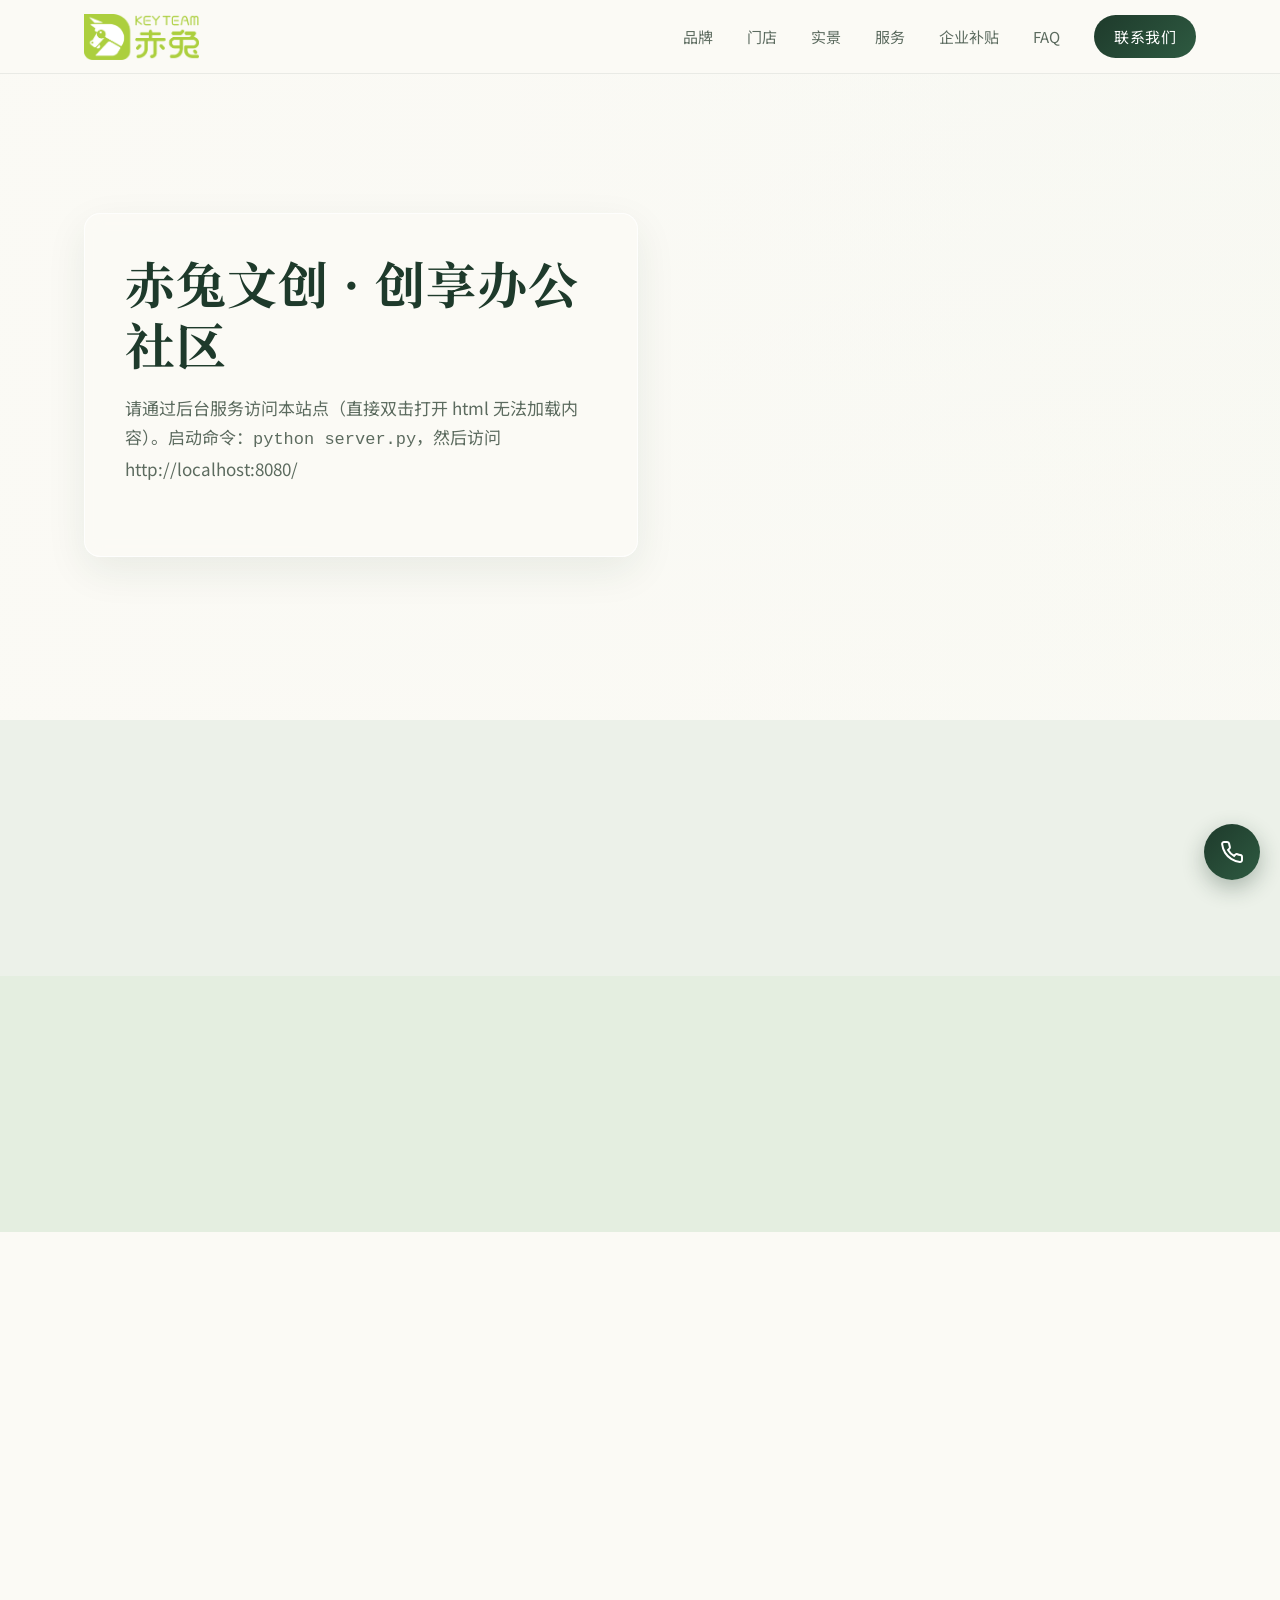
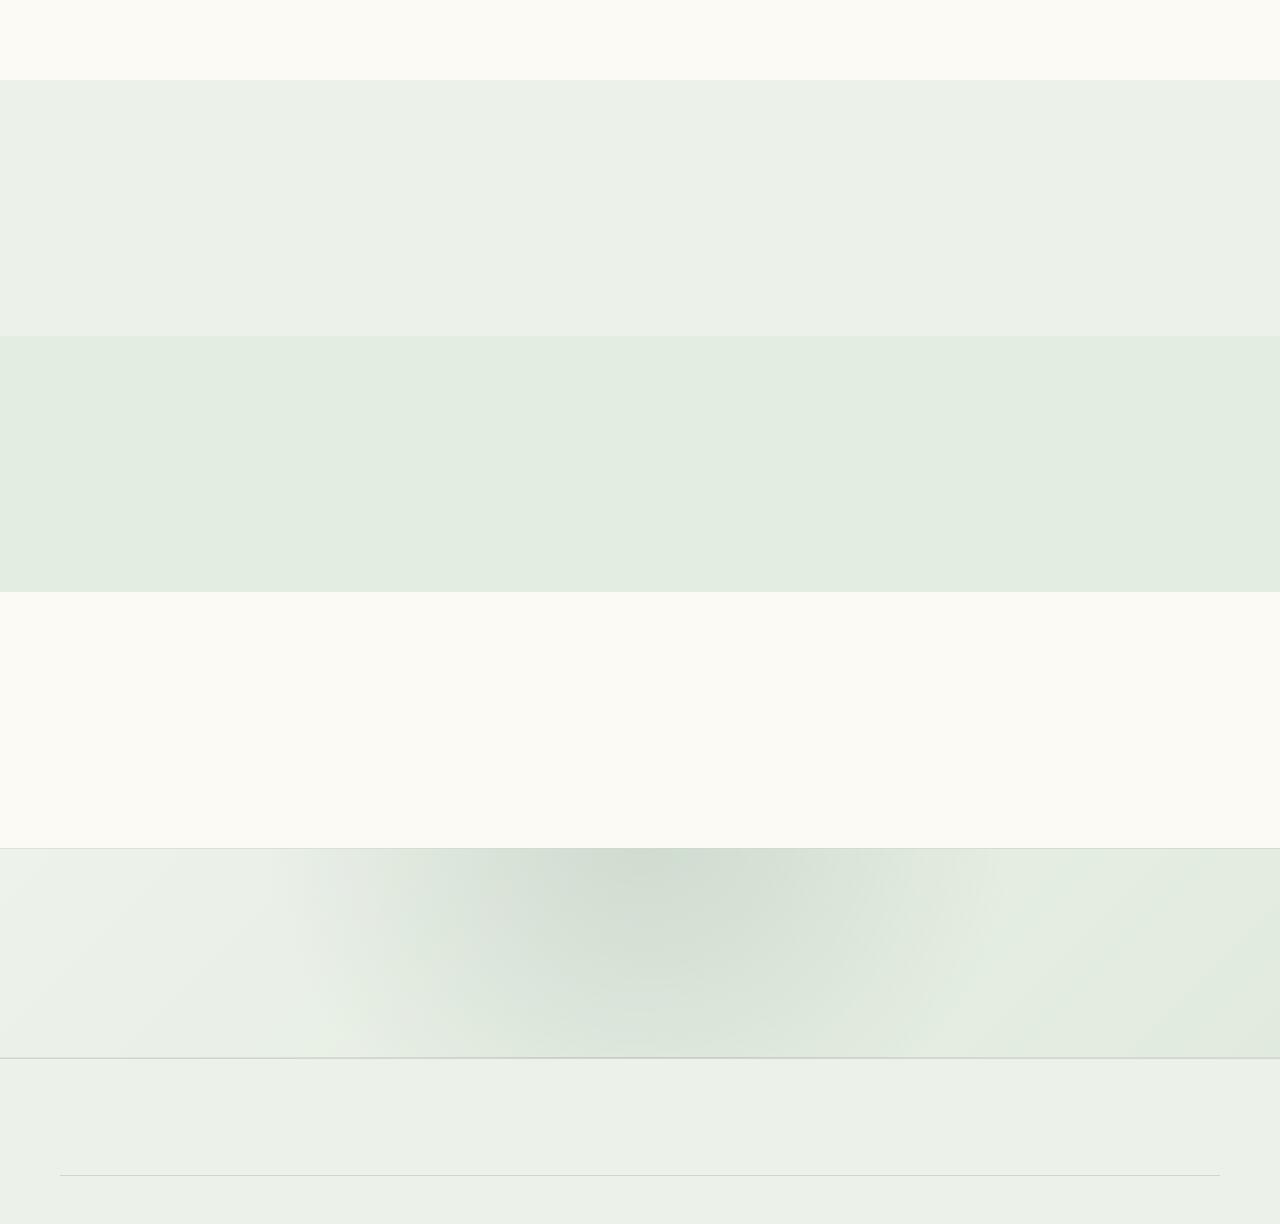
==== index.html @ a88c92a9 "赤兔文创官网 · 动态服务（前台+后台+详情页），Railway 部署配置" ====
<!DOCTYPE html>
<html lang="zh-CN">
<head>
  <meta charset="UTF-8">
  <meta name="viewport" content="width=device-width, initial-scale=1.0">
  <title>赤兔文创 · 创享办公社区</title>
  <meta name="description" content="赤兔文创是一价全包、拎包入驻的创享办公社区，提供工商财税一条龙与企业成长加速服务。海珠区四店可选：晓港、客村、鹭江、宝岗。">
  <link rel="stylesheet" href="styles.css">
  <link rel="preconnect" href="https://fonts.googleapis.com">
  <link rel="preconnect" href="https://fonts.gstatic.com" crossorigin>
  <link href="https://fonts.googleapis.com/css2?family=Noto+Sans+SC:wght@300;400;500;700&family=Noto+Serif+SC:wght@500;600;700&display=swap" rel="stylesheet">
</head>
<body>
  <header class="header" id="header">
    <div class="container nav-container">
      <a href="#" class="logo">
        <img src="assets/logo.png" alt="赤兔文创 KEY TEAM">
      </a>
      <nav class="nav" id="nav">
        <a href="#about">品牌</a>
        <a href="#locations">门店</a>
        <a href="#gallery">实景</a>
        <a href="#services">服务</a>
        <a href="#subsidy">企业补贴</a>
        <a href="#faq">FAQ</a>
        <a href="#contact" class="nav-cta">联系我们</a>
      </nav>
      <button class="menu-toggle" id="menuToggle" aria-label="切换菜单">
        <span></span><span></span><span></span>
      </button>
    </div>
  </header>

  <main>
    <section class="hero" id="about">
      <div class="hero-carousel" id="hero-carousel" aria-hidden="true"></div>
      <div class="hero-overlay" aria-hidden="true"></div>
      <div class="container hero-content">
        <div class="hero-text" id="hero-text"></div>
        <div class="hero-visual" id="hero-visual"></div>
      </div>
    </section>

    <section class="section section-light">
      <div class="container">
        <div class="section-header" id="features-header"></div>
        <div class="features" id="features-list"></div>
      </div>
    </section>

    <section class="section section-green" id="locations">
      <div class="container">
        <div class="section-header" id="locations-header"></div>
        <div class="locations" id="locations-list"></div>
      </div>
    </section>

    <section class="section section-white">
      <div class="container" id="banner-container"></div>
    </section>

    <section class="section section-white" id="gallery">
      <div class="container">
        <div class="section-header" id="gallery-header"></div>
        <div class="gallery-grid" id="gallery-list"></div>
      </div>
    </section>

    <section class="section section-light" id="services">
      <div class="container">
        <div class="section-header" id="services-header"></div>
        <div class="services" id="services-list"></div>
      </div>
    </section>

    <section class="section section-green" id="subsidy">
      <div class="container">
        <div class="section-header" id="subsidy-header"></div>
        <div class="subsidy-grid" id="subsidy-list"></div>
      </div>
    </section>

    <section class="section section-white" id="faq">
      <div class="container narrow">
        <div class="section-header" id="faq-header"></div>
        <div class="faq-list" id="faq-list"></div>
      </div>
    </section>

    <section class="section cta-section" id="contact">
      <div class="container cta-content" id="contact-content"></div>
    </section>
  </main>

  <footer class="footer">
    <div class="container footer-grid" id="footer-grid"></div>
    <div class="container footer-copy" id="footer-copy"></div>
  </footer>

  <a href="tel:18102220465" class="float-cta" aria-label="电话咨询">
    <svg viewBox="0 0 24 24" fill="none" stroke="currentColor" stroke-width="2"><path d="M22 16.92v3a2 2 0 0 1-2.18 2 19.79 19.79 0 0 1-8.63-3.07 19.5 19.5 0 0 1-6-6 19.79 19.79 0 0 1-3.07-8.67A2 2 0 0 1 4.11 2h3a2 2 0 0 1 2 1.72c.127.96.361 1.903.7 2.81a2 2 0 0 1-.45 2.11L8.09 9.91a16 16 0 0 0 6 6l1.27-1.27a2 2 0 0 1 2.11-.45c.907.339 1.85.573 2.81.7A2 2 0 0 1 22 16.92z"/></svg>
  </a>

  <script src="script.js"></script>
</body>
</html>
---- styles.css ----
:root {
  --bg: #FBFAF5;
  --bg-2: #ECF1E9;
  --bg-green-light: #E4EEE0;
  --surface: #FFFFFF;
  --green: #1E3A2B;
  --green-2: #2E5A41;
  --gold: #B8901F;
  --gold-light: #C9A227;
  --text: #1F2A22;
  --text-secondary: #5C6B5F;
  --border: rgba(30, 58, 43, 0.14);
  --border-soft: rgba(30, 58, 43, 0.08);
  --shadow: 0 14px 40px rgba(30, 58, 43, 0.08);
  --radius: 16px;
  --radius-sm: 10px;
  --max-width: 1160px;
  --header-height: 74px;
}

* {
  box-sizing: border-box;
  margin: 0;
  padding: 0;
}

html {
  scroll-behavior: smooth;
}

body {
  font-family: 'Noto Sans SC', 'PingFang SC', 'Microsoft YaHei', sans-serif;
  color: var(--text);
  line-height: 1.7;
  background: var(--bg);
  -webkit-font-smoothing: antialiased;
  overflow-x: hidden;
}

img, svg, video {
  max-width: 100%;
}

h1, h2, h3, .serif {
  font-family: 'Noto Serif SC', 'Songti SC', serif;
  letter-spacing: 0.5px;
}

a {
  color: inherit;
  text-decoration: none;
}

img {
  max-width: 100%;
  height: auto;
}

.container {
  width: 100%;
  max-width: var(--max-width);
  margin: 0 auto;
  padding: 0 24px;
}

.narrow {
  max-width: 800px;
}

/* Image placeholder */
.img-placeholder {
  background: linear-gradient(135deg, #EEECE3 0%, #F7F5EE 100%);
  border: 2px dashed var(--border);
  display: flex;
  align-items: center;
  justify-content: center;
  text-align: center;
  color: var(--text-secondary);
  border-radius: var(--radius-sm);
  position: relative;
  overflow: hidden;
}

.img-placeholder::before {
  content: '';
  position: absolute;
  inset: 0;
  background-image:
    linear-gradient(rgba(30, 58, 43, 0.04) 1px, transparent 1px),
    linear-gradient(90deg, rgba(30, 58, 43, 0.04) 1px, transparent 1px);
  background-size: 28px 28px;
}

.img-placeholder span {
  position: relative;
  font-size: 15px;
  line-height: 1.6;
  font-weight: 500;
}

.img-placeholder em {
  font-style: normal;
  font-size: 12px;
  color: var(--gold);
  display: block;
  margin-top: 4px;
  font-weight: 600;
}

.hero-img {
  width: 100%;
  aspect-ratio: 4 / 3;
}

.location-img {
  width: 100%;
  aspect-ratio: 16 / 9;
  margin-bottom: 22px;
}

.banner-img {
  width: 100%;
  aspect-ratio: 21 / 9;
}

/* Header */
.header {
  position: fixed;
  top: 0;
  left: 0;
  right: 0;
  height: var(--header-height);
  background: rgba(251, 250, 245, 0.9);
  backdrop-filter: blur(14px);
  border-bottom: 1px solid var(--border-soft);
  z-index: 1000;
  transition: box-shadow 0.3s;
}

.header.scrolled {
  box-shadow: 0 6px 24px rgba(30, 58, 43, 0.08);
}

.nav-container {
  display: flex;
  align-items: center;
  justify-content: space-between;
  height: 100%;
}

.logo {
  display: flex;
  align-items: center;
  height: 46px;
}

.logo img {
  height: 100%;
  width: auto;
}

.nav {
  display: flex;
  align-items: center;
  gap: 34px;
}

.nav a {
  font-size: 15px;
  font-weight: 400;
  color: var(--text-secondary);
  position: relative;
  transition: color 0.25s;
}

.nav a:not(.nav-cta)::after {
  content: '';
  position: absolute;
  left: 0;
  bottom: -6px;
  width: 0;
  height: 1.5px;
  background: var(--gold);
  transition: width 0.3s;
}

.nav a:not(.nav-cta):hover::after {
  width: 100%;
}

.nav a:hover {
  color: var(--green);
}

.nav-cta {
  padding: 9px 20px;
  background: linear-gradient(135deg, var(--green), var(--green-2));
  color: #fff !important;
  border-radius: 22px;
  font-weight: 600;
  letter-spacing: 0.5px;
}

.nav-cta:hover {
  filter: brightness(1.08);
}

.menu-toggle {
  display: none;
  flex-direction: column;
  gap: 5px;
  background: none;
  border: none;
  cursor: pointer;
  padding: 8px;
}

.menu-toggle span {
  display: block;
  width: 24px;
  height: 2px;
  background: var(--text);
  transition: 0.3s;
}

/* Buttons */
.btn {
  display: inline-flex;
  align-items: center;
  justify-content: center;
  padding: 13px 30px;
  border-radius: 50px;
  font-size: 15px;
  font-weight: 600;
  letter-spacing: 0.5px;
  transition: all 0.25s;
  cursor: pointer;
  border: 1.5px solid transparent;
}

.btn-primary {
  background: linear-gradient(135deg, var(--green), var(--green-2));
  color: #fff;
  box-shadow: 0 8px 22px rgba(30, 58, 43, 0.26);
}

.btn-primary:hover {
  filter: brightness(1.06);
  transform: translateY(-2px);
}

.btn-outline {
  border-color: var(--green);
  color: var(--green);
  background: transparent;
}

.btn-outline:hover {
  background: rgba(30, 58, 43, 0.06);
}

.btn-white {
  background: transparent;
  color: var(--green);
  border-color: var(--green);
}

.btn-white:hover {
  background: rgba(30, 58, 43, 0.07);
}

.btn-large {
  padding: 16px 38px;
  font-size: 17px;
}

/* Hero */
.hero {
  position: relative;
  padding: 150px 0 100px;
  min-height: 720px;
  display: flex;
  align-items: center;
  overflow: hidden;
}

.hero-carousel {
  position: absolute;
  inset: 0;
  z-index: 0;
  background: linear-gradient(160deg, #F5F8F3 0%, #E8F0E5 100%);
}

.hero-carousel::after {
  content: '';
  position: absolute;
  inset: 0;
  background:
    linear-gradient(90deg, rgba(251, 250, 245, 0.92) 0%, rgba(251, 250, 245, 0.72) 45%, rgba(251, 250, 245, 0.35) 100%),
    linear-gradient(180deg, rgba(251, 250, 245, 0.55) 0%, rgba(251, 250, 245, 0.85) 100%);
  pointer-events: none;
}

.hero-slide {
  position: absolute;
  inset: 0;
  opacity: 0;
  transition: opacity 1.2s ease-in-out;
}

.hero-slide.active {
  opacity: 1;
}

.hero-slide img {
  width: 100%;
  height: 100%;
  object-fit: cover;
  object-position: center;
}

.hero-dots {
  position: absolute;
  bottom: 28px;
  right: 40px;
  z-index: 2;
  display: flex;
  gap: 10px;
}

.hero-dot {
  width: 10px;
  height: 10px;
  border-radius: 50%;
  border: 1.5px solid var(--green);
  background: transparent;
  cursor: pointer;
  transition: background 0.25s, transform 0.25s;
}

.hero-dot.active {
  background: var(--green);
  transform: scale(1.15);
}

.hero-overlay {
  display: none;
}

.hero-content {
  display: grid;
  grid-template-columns: 1.05fr 0.95fr;
  gap: 56px;
  align-items: center;
  position: relative;
  z-index: 1;
  width: 100%;
}

.hero-text {
  background: rgba(251, 250, 245, 0.78);
  backdrop-filter: blur(8px);
  padding: 38px 40px;
  border-radius: var(--radius);
  border: 1px solid rgba(255, 255, 255, 0.8);
  box-shadow: 0 14px 40px rgba(30, 58, 43, 0.08);
}

.hero-text h1 {
  font-size: 50px;
  font-weight: 700;
  line-height: 1.22;
  margin-bottom: 20px;
  color: var(--green);
  letter-spacing: 1px;
}

.subtitle {
  font-size: 22px;
  color: var(--gold);
  font-weight: 600;
  margin-bottom: 22px;
  letter-spacing: 2px;
}

.lead {
  font-size: 17px;
  color: var(--text-secondary);
  margin-bottom: 34px;
  max-width: 540px;
}

.hero-actions {
  display: flex;
  gap: 16px;
  margin-bottom: 38px;
  flex-wrap: wrap;
}

.hero-meta {
  display: flex;
  flex-wrap: wrap;
  gap: 16px 28px;
  font-size: 14px;
  color: var(--text-secondary);
}

.hero-meta span {
  position: relative;
  padding-left: 16px;
}

.hero-meta span::before {
  content: '';
  position: absolute;
  left: 0;
  top: 9px;
  width: 6px;
  height: 6px;
  background: var(--gold);
  border-radius: 50%;
}

.hero-meta strong {
  color: var(--green);
  font-weight: 600;
}

.hero-visual {
  display: flex;
  justify-content: center;
  align-items: center;
}

.hero-img,
.hero-slide-img {
  width: 100%;
  height: 100%;
  object-fit: cover;
}

.hero-img {
  aspect-ratio: 4 / 3;
  border-radius: var(--radius);
  box-shadow: var(--shadow);
}

/* Sections */
.section {
  padding: 96px 0;
}

.section-light {
  background: var(--bg-2);
}

.section-green {
  background: var(--bg-green-light);
}

.section-white {
  background: var(--bg);
}

.section-header {
  text-align: center;
  margin-bottom: 64px;
}

.section-header h2 {
  font-size: 38px;
  font-weight: 700;
  letter-spacing: 1.5px;
  margin-bottom: 14px;
  color: var(--green);
}

.section-header h2::after {
  content: '';
  display: block;
  width: 56px;
  height: 2px;
  background: var(--gold);
  margin: 18px auto 0;
}

.section-header p {
  font-size: 17px;
  letter-spacing: 0.5px;
  color: var(--text-secondary);
}

.section-header.light p {
  color: var(--text-secondary);
}

/* Features */
.features {
  display: grid;
  grid-template-columns: repeat(3, 1fr);
  gap: 24px;
}

.feature-card {
  background: var(--surface);
  padding: 34px;
  border-radius: var(--radius);
  border: 1px solid var(--border-soft);
  border-top: 3px solid var(--gold);
  box-shadow: var(--shadow);
  transition: transform 0.3s, box-shadow 0.3s;
}

.feature-card:hover {
  transform: translateY(-6px);
  box-shadow: 0 22px 48px rgba(30, 58, 43, 0.12);
}

.feature-icon {
  width: 54px;
  height: 54px;
  background: rgba(30, 58, 43, 0.08);
  color: var(--green);
  border-radius: 14px;
  display: flex;
  align-items: center;
  justify-content: center;
  margin-bottom: 20px;
}

.feature-icon svg {
  width: 26px;
  height: 26px;
}

.feature-card h3 {
  font-size: 19px;
  margin-bottom: 10px;
  color: var(--green);
}

.feature-card p {
  font-size: 15px;
  color: var(--text-secondary);
  line-height: 1.7;
}

/* Locations */
.locations {
  display: grid;
  grid-template-columns: repeat(2, 1fr);
  gap: 24px;
}

.location-card {
  background: var(--surface);
  border: 1px solid var(--border-soft);
  border-radius: var(--radius);
  padding: 34px;
  box-shadow: var(--shadow);
  transition: transform 0.3s, box-shadow 0.3s;
}

.location-card:hover {
  transform: translateY(-5px);
  box-shadow: 0 22px 48px rgba(30, 58, 43, 0.14);
}

.location-tag {
  display: inline-block;
  padding: 4px 14px;
  background: rgba(30, 58, 43, 0.08);
  color: var(--green);
  border-radius: 20px;
  font-size: 13px;
  font-weight: 600;
  letter-spacing: 1px;
  margin-bottom: 14px;
}

.location-card h3 {
  font-size: 23px;
  margin-bottom: 8px;
  color: var(--green);
}

.location-addr {
  font-size: 15px;
  color: var(--text-secondary);
  margin-bottom: 8px;
}

.location-position {
  display: inline-flex;
  align-items: center;
  gap: 6px;
  font-size: 13px;
  color: var(--green);
  margin-bottom: 10px;
  padding: 5px 10px;
  background: rgba(30, 58, 43, 0.06);
  border-radius: 20px;
  transition: background 0.2s;
}

.location-position:hover {
  background: rgba(30, 58, 43, 0.12);
}

.location-position svg {
  width: 14px;
  height: 14px;
}

.location-metro {
  display: flex;
  align-items: center;
  gap: 8px;
  font-size: 14px;
  color: var(--text-secondary);
  margin-bottom: 16px;
}

.metro-icon {
  display: inline-flex;
  align-items: center;
  justify-content: center;
  width: 20px;
  height: 20px;
  background: var(--green);
  color: #fff;
  border-radius: 4px;
  font-size: 11px;
  font-weight: 700;
}

.location-contact-row {
  display: flex;
  align-items: center;
  justify-content: space-between;
  gap: 12px;
  flex-wrap: wrap;
}

.location-contact {
  display: flex;
  flex-direction: column;
  font-size: 15px;
  color: var(--green);
  font-weight: 600;
}

.location-contact span {
  font-size: 12px;
  color: var(--text-secondary);
  font-weight: 400;
  margin-bottom: 2px;
}

.location-price {
  font-size: 15px;
  color: var(--text);
  margin-bottom: 16px;
  padding: 12px 16px;
  background: var(--bg-2);
  border-left: 3px solid var(--gold);
  border-radius: var(--radius-sm);
}

.location-price strong {
  font-size: 22px;
  color: var(--green);
}

.location-highlights {
  list-style: none;
  margin-bottom: 26px;
}

.location-highlights li {
  position: relative;
  padding-left: 18px;
  margin-bottom: 8px;
  font-size: 14px;
  line-height: 1.6;
  color: var(--text-secondary);
}

.location-highlights li::before {
  content: '';
  position: absolute;
  left: 0;
  top: 10px;
  width: 6px;
  height: 6px;
  background: var(--gold);
  border-radius: 50%;
}

/* Services */
.services {
  display: grid;
  grid-template-columns: repeat(3, 1fr);
  gap: 24px;
}

.service-item {
  display: flex;
  gap: 18px;
  padding: 28px;
  background: var(--surface);
  border: 1px solid var(--border-soft);
  border-radius: var(--radius);
  box-shadow: var(--shadow);
  transition: box-shadow 0.3s, transform 0.3s, border-color 0.3s;
}

.service-item:hover {
  border-color: var(--gold);
  transform: translateY(-3px);
}

.service-icon {
  flex-shrink: 0;
  width: 50px;
  height: 50px;
  background: rgba(30, 58, 43, 0.08);
  color: var(--green);
  border-radius: 12px;
  display: flex;
  align-items: center;
  justify-content: center;
}

.service-icon svg {
  width: 24px;
  height: 24px;
}

.service-body h3 {
  font-size: 18px;
  margin-bottom: 8px;
  color: var(--green);
}

.service-body p {
  font-size: 14px;
  color: var(--text-secondary);
  line-height: 1.7;
}

/* FAQ */
.faq-list {
  display: flex;
  flex-direction: column;
  gap: 16px;
}

.faq-item {
  background: var(--surface);
  border: 1px solid var(--border-soft);
  border-left: 3px solid var(--gold);
  border-radius: var(--radius-sm);
  overflow: hidden;
  box-shadow: var(--shadow);
}

.faq-item[open] {
  border-left-color: var(--green);
}

.faq-item summary {
  padding: 22px 24px;
  font-size: 16px;
  font-weight: 500;
  font-family: 'Noto Serif SC', serif;
  cursor: pointer;
  list-style: none;
  display: flex;
  justify-content: space-between;
  align-items: center;
  color: var(--text);
  transition: background 0.2s;
}

.faq-item summary::-webkit-details-marker {
  display: none;
}

.faq-item summary::after {
  content: '+';
  font-size: 22px;
  color: var(--gold);
  font-weight: 400;
  transition: transform 0.3s;
}

.faq-item[open] summary::after {
  transform: rotate(45deg);
}

.faq-item[open] summary {
  background: rgba(184, 144, 31, 0.07);
}

.faq-item p {
  padding: 0 24px 22px;
  color: var(--text-secondary);
  font-size: 15px;
  line-height: 1.8;
}

/* CTA */
.cta-section {
  background:
    radial-gradient(circle at 50% -20%, rgba(46, 90, 65, 0.14) 0%, transparent 55%),
    linear-gradient(135deg, #EDF2EB 0%, #E1EBDD 100%);
  color: var(--green);
  text-align: center;
  padding: 104px 0;
  border-top: 1px solid var(--border-soft);
  border-bottom: 1px solid var(--border-soft);
}

.cta-content h2 {
  font-size: 36px;
  margin-bottom: 14px;
  color: var(--green);
}

.cta-content > p {
  font-size: 18px;
  color: var(--text-secondary);
  margin-bottom: 34px;
}

.cta-note {
  margin-top: 20px;
  font-size: 14px;
  color: var(--text-secondary);
}

/* Footer */
.footer {
  background: var(--bg-2);
  color: var(--text-secondary);
  padding: 68px 0 24px;
  border-top: 1px solid var(--border);
}

.footer-grid {
  display: grid;
  grid-template-columns: 1.5fr 1fr 1.5fr;
  gap: 40px;
  margin-bottom: 48px;
}

.footer-logo {
  height: 42px;
  margin-bottom: 14px;
}

.footer-brand p {
  font-size: 14px;
  max-width: 280px;
  color: var(--text-secondary);
}

.footer-links h4,
.footer-contact h4 {
  color: var(--green);
  font-size: 15px;
  margin-bottom: 16px;
  font-weight: 600;
  font-family: 'Noto Serif SC', serif;
}

.footer-links {
  display: flex;
  flex-direction: column;
  gap: 10px;
}

.footer-links a {
  font-size: 14px;
  color: var(--text-secondary);
  transition: color 0.2s;
}

.footer-links a:hover {
  color: var(--gold);
}

.footer-contact p {
  font-size: 14px;
  margin-bottom: 8px;
  color: var(--text-secondary);
}

.footer-copy {
  border-top: 1px solid var(--border);
  padding-top: 24px;
  text-align: center;
  font-size: 13px;
  color: var(--text-secondary);
}

/* Gallery */
.gallery-grid {
  display: grid;
  grid-template-columns: repeat(4, 1fr);
  gap: 16px;
}

.gallery-item {
  aspect-ratio: 4 / 3;
}

.gallery-item.span2 {
  grid-column: span 2;
}

@media (max-width: 1024px) {
  .gallery-grid {
    grid-template-columns: repeat(2, 1fr);
  }

  .gallery-item.span2 {
    grid-column: span 2;
  }
}

@media (max-width: 768px) {
  .gallery-grid {
    grid-template-columns: 1fr;
  }

  .gallery-item.span2 {
    grid-column: span 1;
  }
}

/* Float CTA */
.float-cta {
  position: fixed;
  right: 20px;
  bottom: 20px;
  width: 56px;
  height: 56px;
  background: linear-gradient(135deg, var(--green), var(--green-2));
  color: #fff;
  border-radius: 50%;
  display: flex;
  align-items: center;
  justify-content: center;
  box-shadow: 0 8px 22px rgba(30, 58, 43, 0.32);
  z-index: 999;
  transition: transform 0.2s, filter 0.2s;
}

.float-cta:hover {
  filter: brightness(1.06);
  transform: scale(1.08);
}

.float-cta svg {
  width: 24px;
  height: 24px;
}

/* Reveal animations */
.reveal {
  opacity: 0;
  transform: translateY(24px);
  transition: opacity 0.6s ease, transform 0.6s ease;
}

.reveal.revealed {
  opacity: 1;
  transform: translateY(0);
}

/* Responsive */
@media (max-width: 1024px) {
  .features,
  .services {
    grid-template-columns: repeat(2, 1fr);
  }
}

@media (max-width: 768px) {
  .nav {
    position: fixed;
    top: var(--header-height);
    left: 0;
    right: 0;
    background: rgba(251, 250, 245, 0.98);
    backdrop-filter: blur(14px);
    flex-direction: column;
    align-items: flex-start;
    gap: 0;
    padding: 16px 24px;
    border-bottom: 1px solid var(--border-soft);
    transform: translateY(-150%);
    opacity: 0;
    pointer-events: none;
    transition: transform 0.3s, opacity 0.3s;
  }

  .nav.open {
    transform: translateY(0);
    opacity: 1;
    pointer-events: all;
  }

  .nav a {
    display: block;
    width: 100%;
    padding: 12px 0;
    border-bottom: 1px solid var(--border-soft);
  }

  .nav-cta {
    margin-top: 10px;
    text-align: center;
  }

  .menu-toggle {
    display: flex;
  }

  .hero {
    min-height: 80vh;
    padding: 110px 0 60px;
  }

  .hero-content {
    grid-template-columns: 1fr;
    text-align: center;
  }

  .hero-text {
    padding: 28px 24px;
    background: rgba(251, 250, 245, 0.92);
    max-width: 480px;
    margin: 0 auto;
  }

  .hero-text h1 {
    font-size: 34px;
  }

  .subtitle {
    font-size: 18px;
  }

  .lead {
    margin-left: auto;
    margin-right: auto;
  }

  .hero-actions {
    justify-content: center;
  }

  .hero-meta {
    justify-content: center;
  }

  .hero-visual {
    display: none;
  }

  .hero-img {
    aspect-ratio: 16 / 10;
  }

  .hero-dots {
    right: 50%;
    transform: translateX(50%);
  }

  .location-contact-row {
    flex-direction: column;
    align-items: stretch;
  }

  .location-contact-row .btn {
    width: 100%;
  }

  .features,
  .services,
  .locations,
  .footer-grid {
    grid-template-columns: 1fr;
  }

  .section {
    padding: 68px 0;
  }

  .section-header h2,
  .cta-content h2 {
    font-size: 27px;
  }

  .location-card {
    padding: 26px;
  }

  .subsidy-grid {
    grid-template-columns: 1fr;
  }

  .location-img-link {
    display: block;
  }

  .location-img-link .location-img {
    margin-bottom: 22px;
  }

  .loc-name-link {
    color: var(--green);
  }

  .loc-name-link:hover {
    color: var(--gold);
  }

  .location-btns {
    display: flex;
    gap: 10px;
    flex-wrap: wrap;
    justify-content: flex-end;
  }
}

/* Store detail page */
/* Subsidy (企业补贴) */
.subsidy-grid {
  display: grid;
  grid-template-columns: repeat(2, 1fr);
  gap: 28px;
}

.subsidy-card {
  background: var(--surface);
  border: 1px solid var(--border-soft);
  border-radius: var(--radius);
  padding: 26px;
  box-shadow: var(--shadow);
  transition: transform 0.3s, box-shadow 0.3s;
  display: flex;
  flex-direction: column;
}

.subsidy-card:hover {
  transform: translateY(-5px);
  box-shadow: 0 22px 48px rgba(30, 58, 43, 0.14);
}

.subsidy-img {
  width: 100%;
  aspect-ratio: 16 / 9;
  object-fit: cover;
  border-radius: var(--radius-sm);
  margin-bottom: 18px;
}

.subsidy-card .img-placeholder.subsidy-img {
  aspect-ratio: 16 / 9;
  margin-bottom: 18px;
}

.subsidy-card h3 {
  font-size: 22px;
  margin-bottom: 10px;
  color: var(--green);
}

.subsidy-card h3 a:hover {
  color: var(--gold);
}

.subsidy-summary {
  font-size: 15px;
  color: var(--text-secondary);
  margin-bottom: 16px;
  flex: 1;
}

.subsidy-facts {
  display: flex;
  flex-direction: column;
  gap: 6px;
  margin-bottom: 18px;
  font-size: 13px;
  color: var(--text-secondary);
}

.subsidy-facts b {
  color: var(--green);
  margin-right: 6px;
}

.store-hero {
  position: relative;
  height: 460px;
  margin-top: var(--header-height);
  overflow: hidden;
  background: var(--bg-green-light);
}

.store-hero-img {
  width: 100%;
  height: 100%;
  object-fit: cover;
}

.store-hero .img-placeholder {
  position: absolute;
  inset: 0;
}

.store-hero-overlay {
  position: absolute;
  inset: 0;
  display: flex;
  align-items: flex-end;
  background: linear-gradient(180deg, rgba(30, 58, 43, .15) 0%, rgba(30, 58, 43, .55) 100%);
  padding-bottom: 48px;
}

.store-hero-overlay .container {
  color: #fff;
}

.store-hero-overlay h1 {
  font-size: 44px;
  color: #fff;
  margin: 10px 0 8px;
}

.store-hero-overlay p {
  font-size: 17px;
  opacity: .92;
}

.store-detail {
  display: grid;
  grid-template-columns: 1fr 1fr;
  gap: 48px;
  padding: 72px 24px;
}

.store-info h2,
.store-highlights h2 {
  font-size: 28px;
  color: var(--green);
  margin-bottom: 22px;
  letter-spacing: 1px;
}

.store-facts {
  list-style: none;
  margin-bottom: 26px;
}

.store-facts li {
  padding: 14px 0;
  border-bottom: 1px solid var(--border-soft);
  font-size: 16px;
  color: var(--text);
  display: flex;
  gap: 12px;
  align-items: baseline;
  flex-wrap: wrap;
}

.store-facts li b {
  color: var(--green);
  min-width: 60px;
}

.store-facts li a {
  color: var(--green);
  font-weight: 600;
  text-decoration: underline;
}

.store-facts li a:hover {
  color: var(--gold);
}

.store-actions {
  display: flex;
  gap: 12px;
  flex-wrap: wrap;
  margin-top: 8px;
}

.store-highlights ul {
  list-style: none;
}

.store-highlights li {
  position: relative;
  padding-left: 20px;
  margin-bottom: 14px;
  font-size: 16px;
  line-height: 1.7;
  color: var(--text-secondary);
}

.store-highlights li::before {
  content: '';
  position: absolute;
  left: 0;
  top: 12px;
  width: 7px;
  height: 7px;
  background: var(--gold);
  border-radius: 50%;
}

.store-note {
  margin-top: 18px;
  font-size: 14px;
  color: var(--text-secondary);
  background: var(--bg-2);
  padding: 14px 16px;
  border-radius: var(--radius-sm);
  border-left: 3px solid var(--gold);
}

/* Subsidy detail page extras */
.subsidy-intro {
  font-size: 15px;
  color: var(--text-secondary);
  line-height: 1.8;
  margin: 16px 0 22px;
}

.subsidy-elig {
  font-size: 16px;
  line-height: 1.8;
  color: var(--text-secondary);
  margin-bottom: 22px;
}

.subsidy-process {
  list-style: none;
  margin-bottom: 8px;
}

.subsidy-process li {
  font-size: 16px;
  line-height: 1.7;
  color: var(--text-secondary);
}

/* ===== 门店详情页长描述 ===== */
.store-detail-text {
  font-size: 16px;
  line-height: 1.9;
  color: var(--text-secondary);
  background: var(--bg-2);
  padding: 18px 20px;
  border-radius: var(--radius-sm);
  border-left: 3px solid var(--gold);
  margin-bottom: 8px;
}

/* ===== 补贴详情页（详细版） ===== */
.sub-detail {
  max-width: 900px;
  margin: 0 auto;
  padding: 56px 24px 72px;
}

.subsidy-summary {
  font-size: 17px;
  line-height: 1.9;
  color: var(--text);
  margin-bottom: 28px;
}

.sub-block {
  margin-bottom: 34px;
}

.sub-block h2 {
  font-size: 23px;
  color: var(--green);
  margin-bottom: 16px;
  padding-bottom: 10px;
  border-bottom: 2px solid var(--border-soft);
  letter-spacing: 1px;
}

.subsidy-policy,
.subsidy-agency {
  background: var(--bg-2);
  border-radius: var(--radius-sm);
  padding: 18px 20px;
  margin-bottom: 30px;
  border-left: 3px solid var(--green);
  font-size: 15px;
  line-height: 1.9;
  color: var(--text-secondary);
}

.sp-label {
  display: inline-block;
  font-weight: 700;
  color: var(--green);
  margin-right: 10px;
  margin-bottom: 6px;
}

.subsidy-obj {
  font-size: 16px;
  line-height: 1.9;
  color: var(--text);
  margin-bottom: 12px;
}

.subsidy-obj-detail {
  font-size: 15px;
  line-height: 1.9;
  color: var(--text-secondary);
  background: #fff;
  border: 1px solid var(--border-soft);
  border-radius: var(--radius-sm);
  padding: 14px 18px;
}

.subsidy-std {
  font-size: 18px;
  font-weight: 600;
  color: var(--green);
  line-height: 1.8;
}

.subsidy-std-note {
  font-size: 14px;
  color: var(--text-secondary);
  margin-top: 6px;
  line-height: 1.7;
}

.subsidy-cond,
.subsidy-mat {
  list-style: none;
  counter-reset: none;
}

.subsidy-cond li,
.subsidy-mat li {
  position: relative;
  padding-left: 22px;
  margin-bottom: 12px;
  font-size: 15.5px;
  line-height: 1.8;
  color: var(--text-secondary);
}

.subsidy-cond li::before,
.subsidy-mat li::before {
  content: '';
  position: absolute;
  left: 0;
  top: 11px;
  width: 8px;
  height: 8px;
  background: var(--gold);
  border-radius: 50%;
}

.subsidy-flow {
  list-style: none;
  counter-reset: step;
}

.subsidy-flow li {
  display: flex;
  gap: 14px;
  align-items: flex-start;
  margin-bottom: 16px;
  font-size: 15.5px;
  line-height: 1.8;
  color: var(--text-secondary);
}

.subsidy-flow .step-n {
  flex-shrink: 0;
  width: 28px;
  height: 28px;
  border-radius: 50%;
  background: var(--green);
  color: #fff;
  font-size: 14px;
  font-weight: 700;
  display: flex;
  align-items: center;
  justify-content: center;
}

.subsidy-company {
  background: linear-gradient(135deg, #f3f7f1, #e7efe3);
  border: 1px solid var(--border-soft);
  border-radius: var(--radius);
  padding: 24px 26px;
  margin-bottom: 30px;
}

.subsidy-company h2 {
  font-size: 21px;
  color: var(--green);
  margin-bottom: 14px;
}

.subsidy-company ul {
  list-style: none;
}

.subsidy-company li {
  position: relative;
  padding-left: 24px;
  margin-bottom: 12px;
  font-size: 15.5px;
  line-height: 1.8;
  color: var(--text);
}

.subsidy-company li::before {
  content: '✓';
  position: absolute;
  left: 0;
  top: 0;
  color: var(--green);
  font-weight: 700;
}

.sub-actions {
  margin: 10px 0 24px;
}

.subsidy-disclaimer {
  font-size: 13px;
  line-height: 1.7;
  color: var(--text-muted, #8a958c);
  background: #f6f4ee;
  border-radius: var(--radius-sm);
  padding: 14px 16px;
  border: 1px dashed var(--border-soft);
}

@media (max-width: 768px) {
  .store-detail {
    grid-template-columns: 1fr;
    gap: 36px;
    padding: 48px 24px;
  }

  .store-hero {
    height: 320px;
  }

  .store-hero-overlay h1 {
    font-size: 30px;
  }
}

/* Small phones (≤480px) */
@media (max-width: 480px) {
  .container {
    padding: 0 18px;
  }

  .section {
    padding: 52px 0;
  }

  .section-header {
    margin-bottom: 42px;
  }

  .section-header h2,
  .cta-content h2 {
    font-size: 23px;
  }

  .section-header p {
    font-size: 15px;
  }

  .hero {
    min-height: 74vh;
    padding: 96px 0 52px;
  }

  .hero-text {
    padding: 22px 18px;
  }

  .hero-text h1 {
    font-size: 27px;
    line-height: 1.25;
  }

  .subtitle {
    font-size: 16px;
    letter-spacing: 1px;
    margin-bottom: 16px;
  }

  .lead {
    font-size: 15px;
    margin-bottom: 24px;
  }

  .hero-actions {
    gap: 12px;
    margin-bottom: 26px;
  }

  .btn {
    padding: 12px 22px;
    font-size: 14px;
  }

  .hero-meta {
    gap: 10px 16px;
    font-size: 13px;
  }

  .features,
  .services,
  .locations {
    gap: 16px;
  }

  .feature-card,
  .service-item,
  .location-card {
    padding: 22px 20px;
  }

  .feature-card h3,
  .location-card h3 {
    font-size: 20px;
  }

  .location-card h3 {
    font-size: 21px;
  }

  .location-contact-row .btn {
    width: 100%;
  }

  .location-price strong {
    font-size: 20px;
  }

  .cta-content h2 {
    margin-bottom: 12px;
  }

  .cta-content > p {
    font-size: 15px;
    margin-bottom: 26px;
  }

  .footer-grid {
    gap: 28px;
    margin-bottom: 32px;
  }

  .store-hero {
    height: 260px;
  }

  .store-hero-overlay {
    padding-bottom: 32px;
  }

  .store-hero-overlay h1 {
    font-size: 25px;
  }

  .store-hero-overlay p {
    font-size: 14px;
  }

  .store-detail {
    padding: 40px 18px;
    gap: 28px;
  }

  .store-info h2,
  .store-highlights h2 {
    font-size: 23px;
  }

  .store-facts li {
    font-size: 15px;
  }

  .float-cta {
    width: 50px;
    height: 50px;
    right: 14px;
    bottom: 14px;
  }

  .float-cta svg {
    width: 21px;
    height: 21px;
  }
}
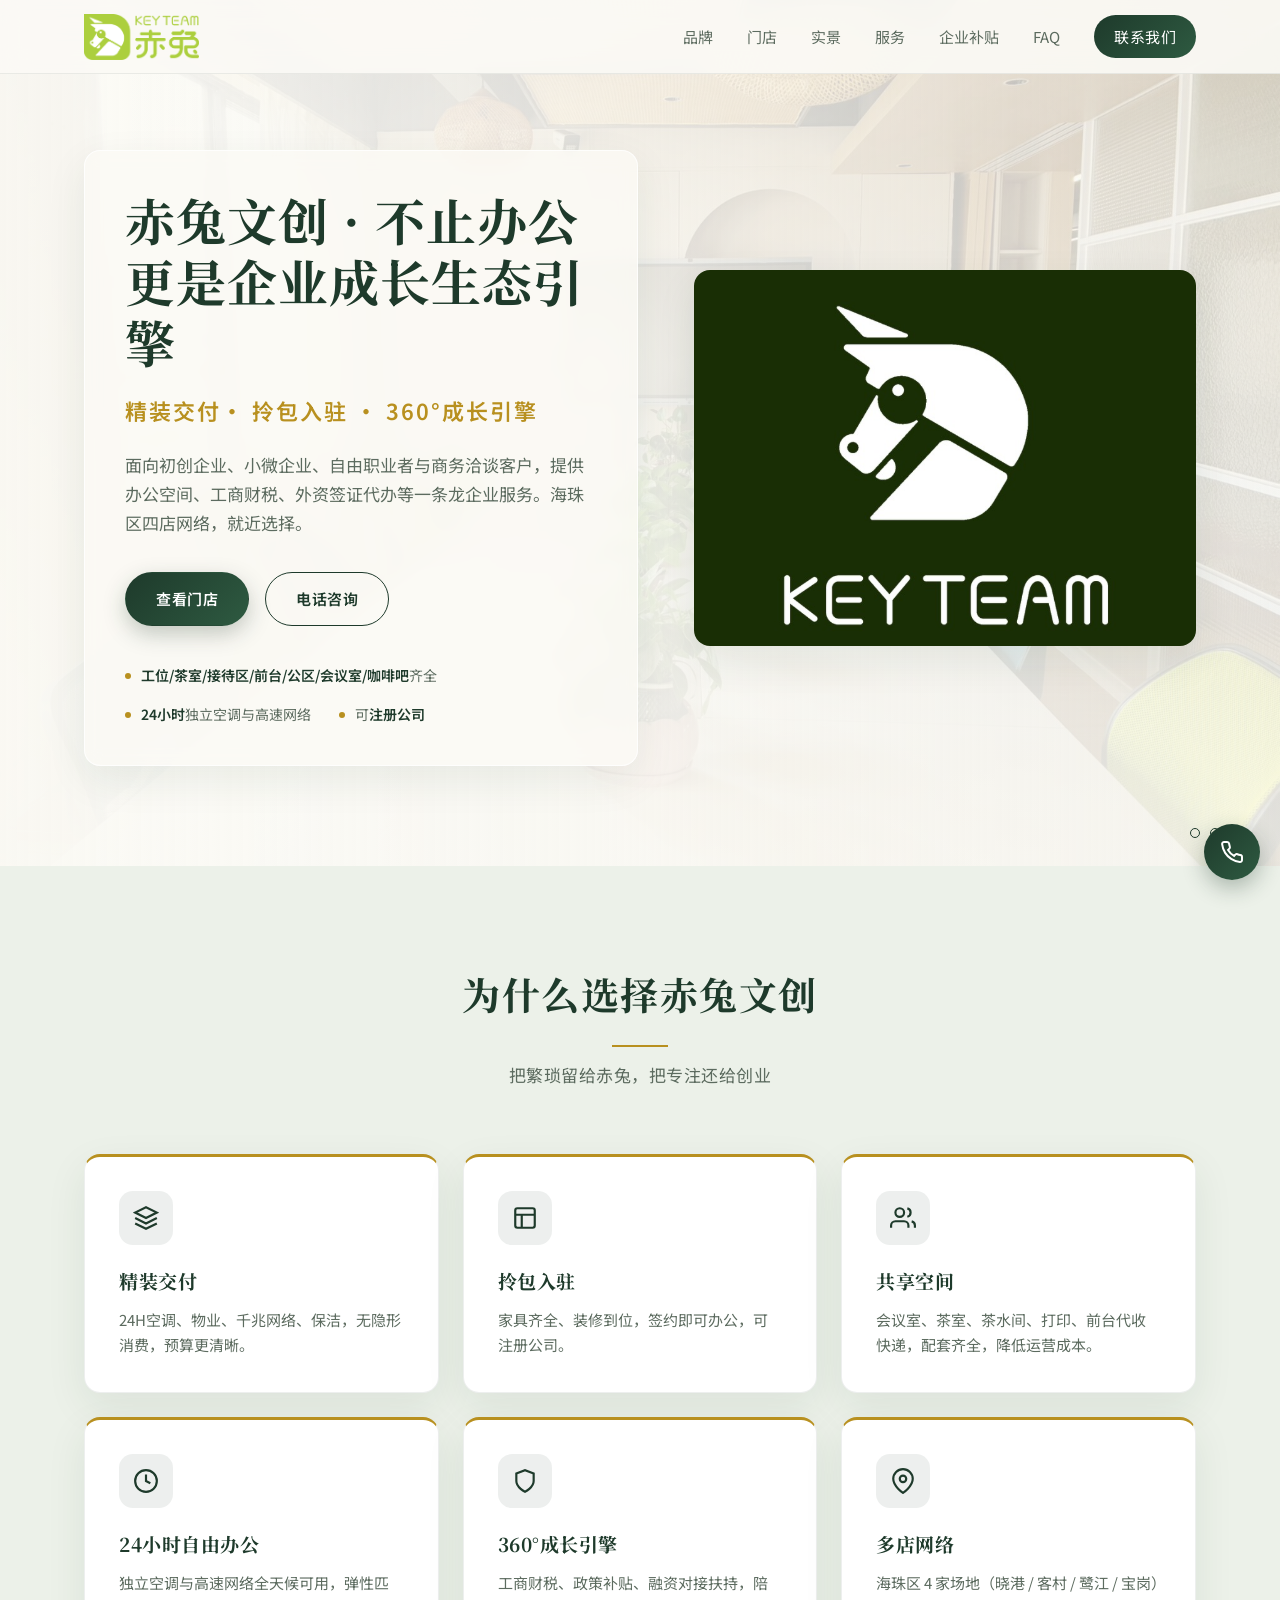
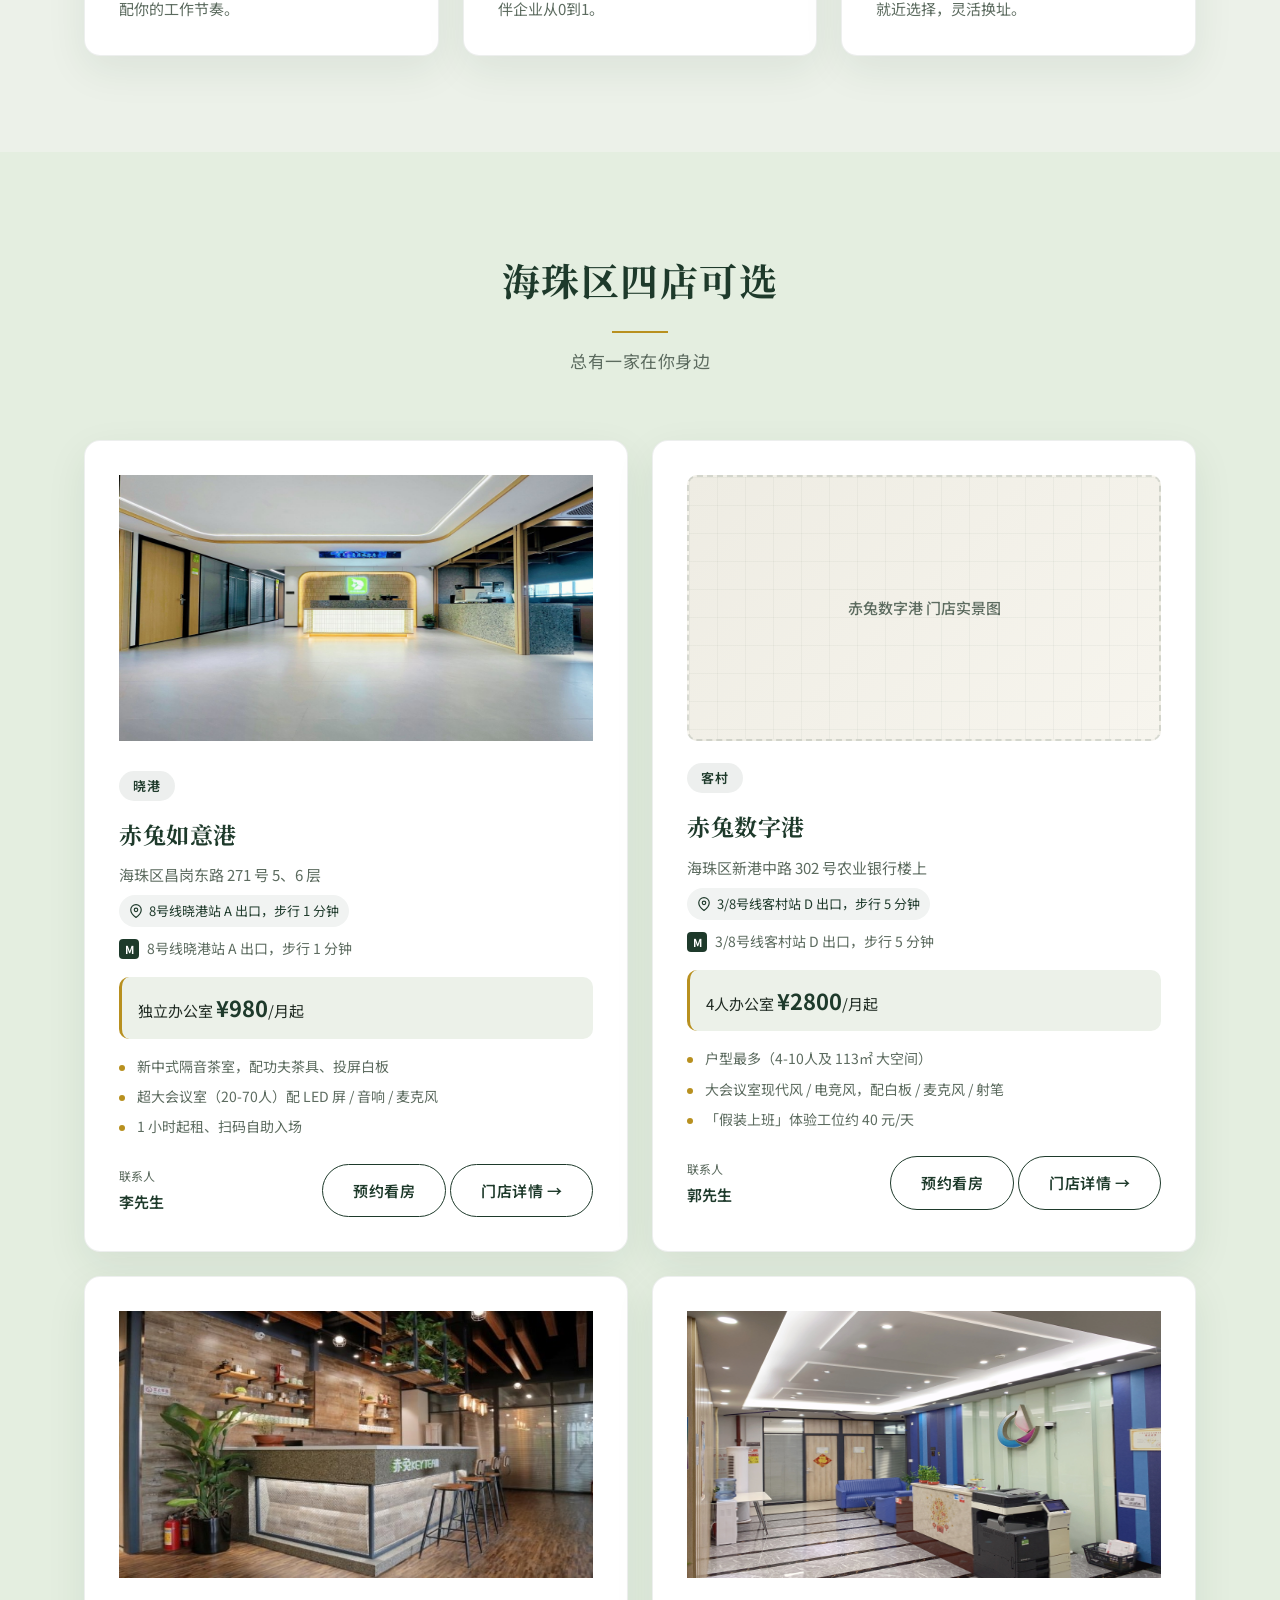
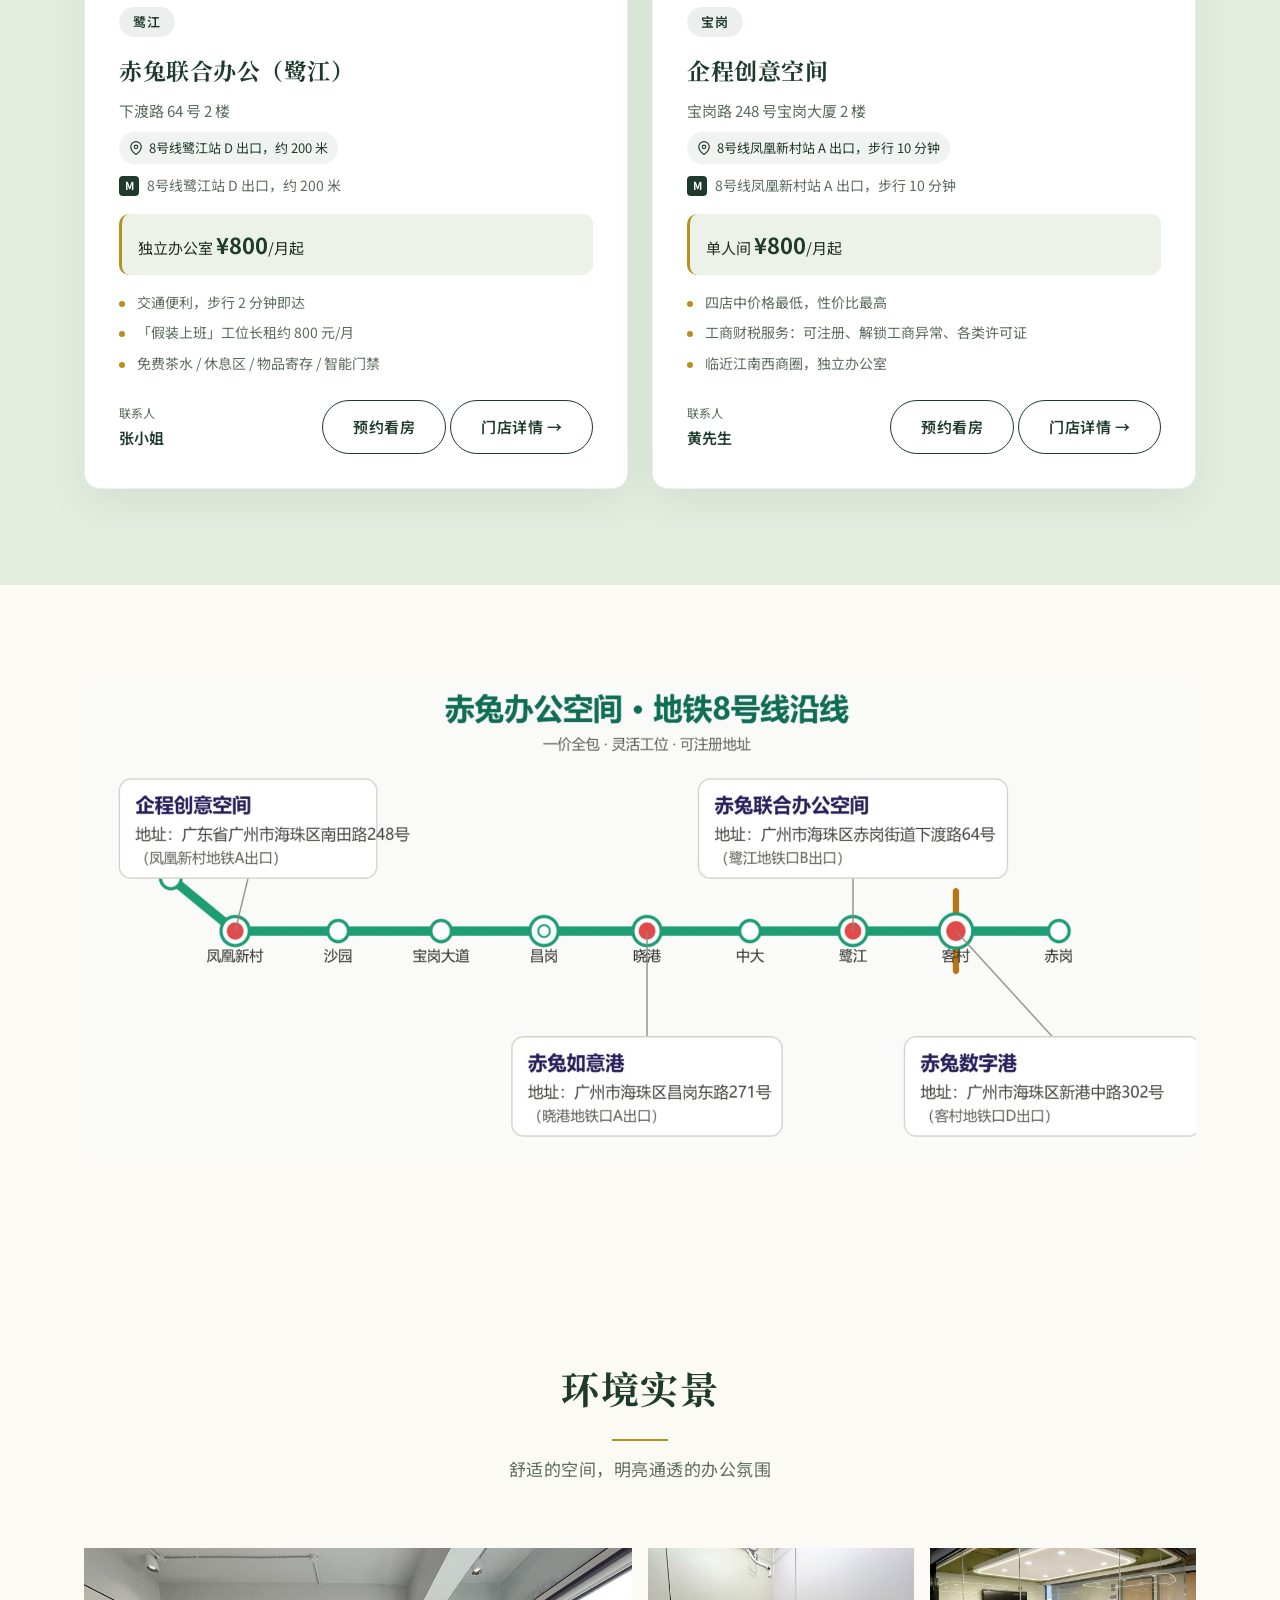
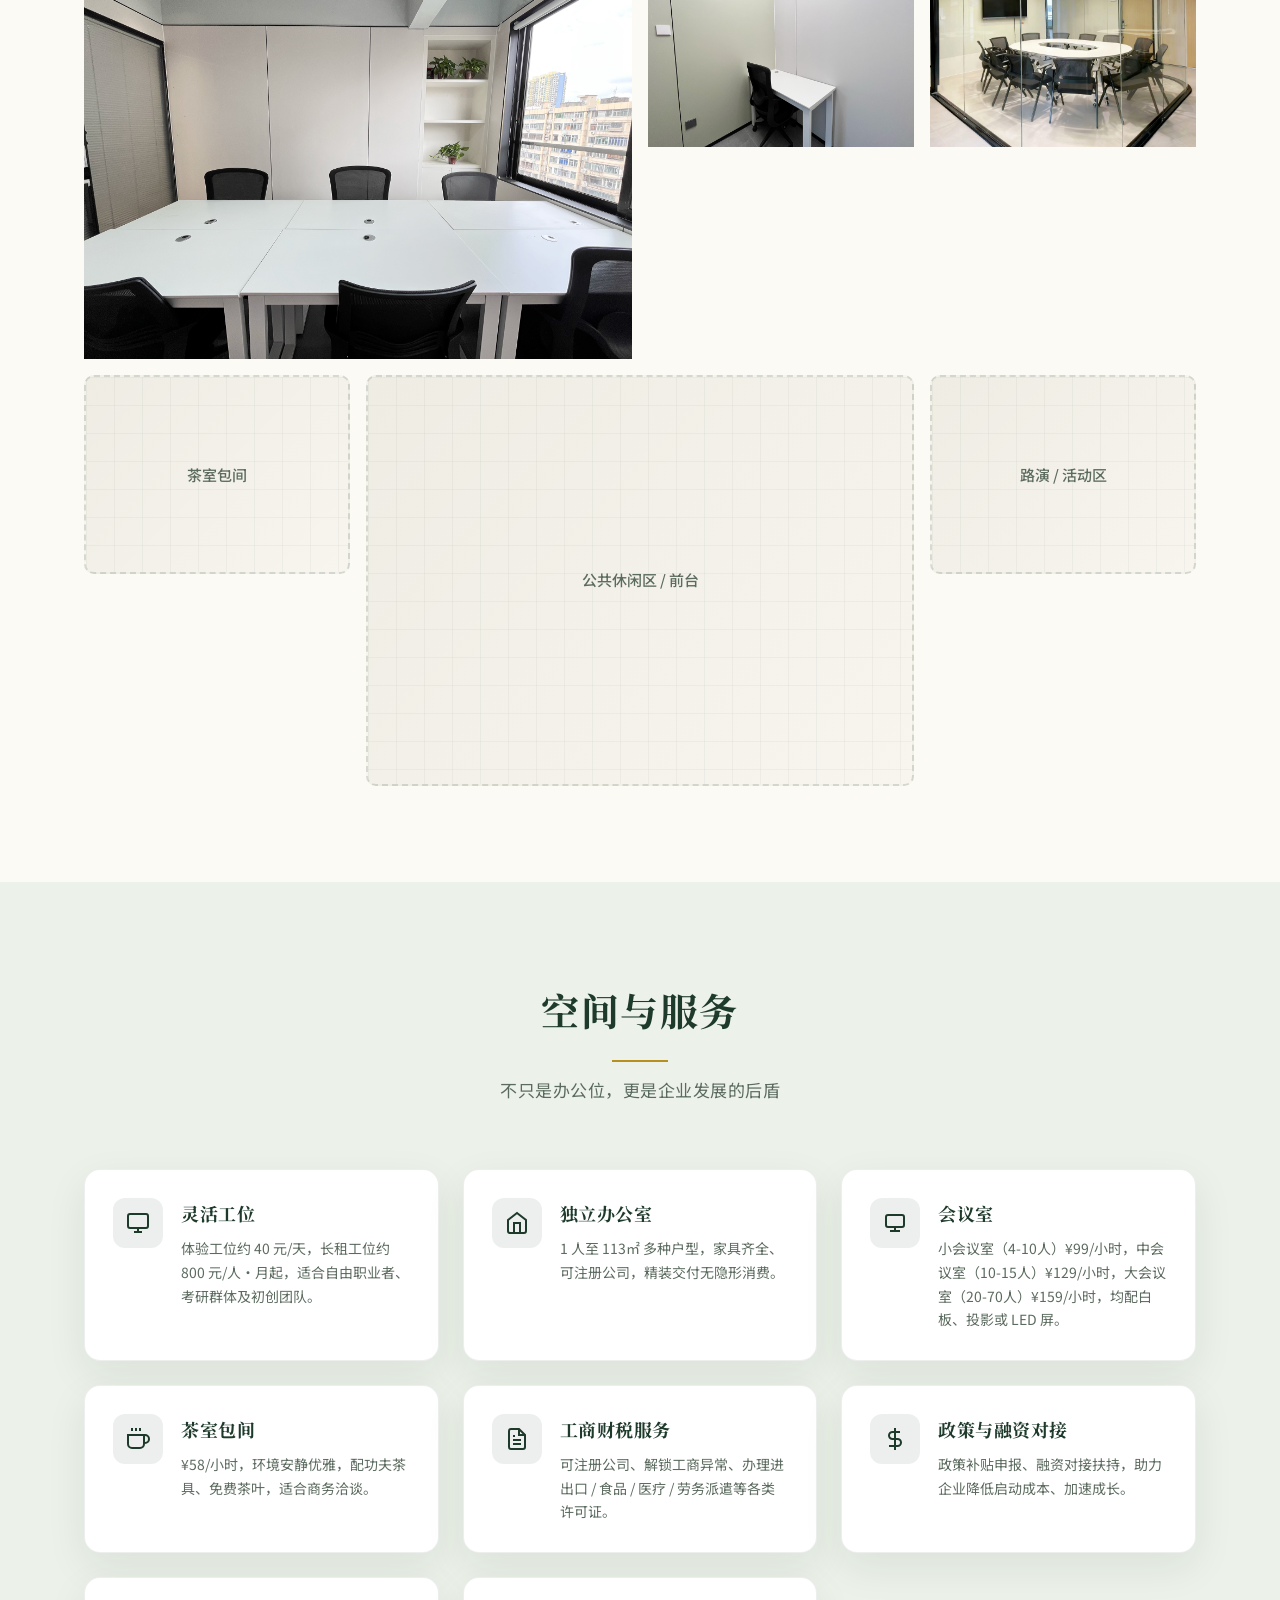
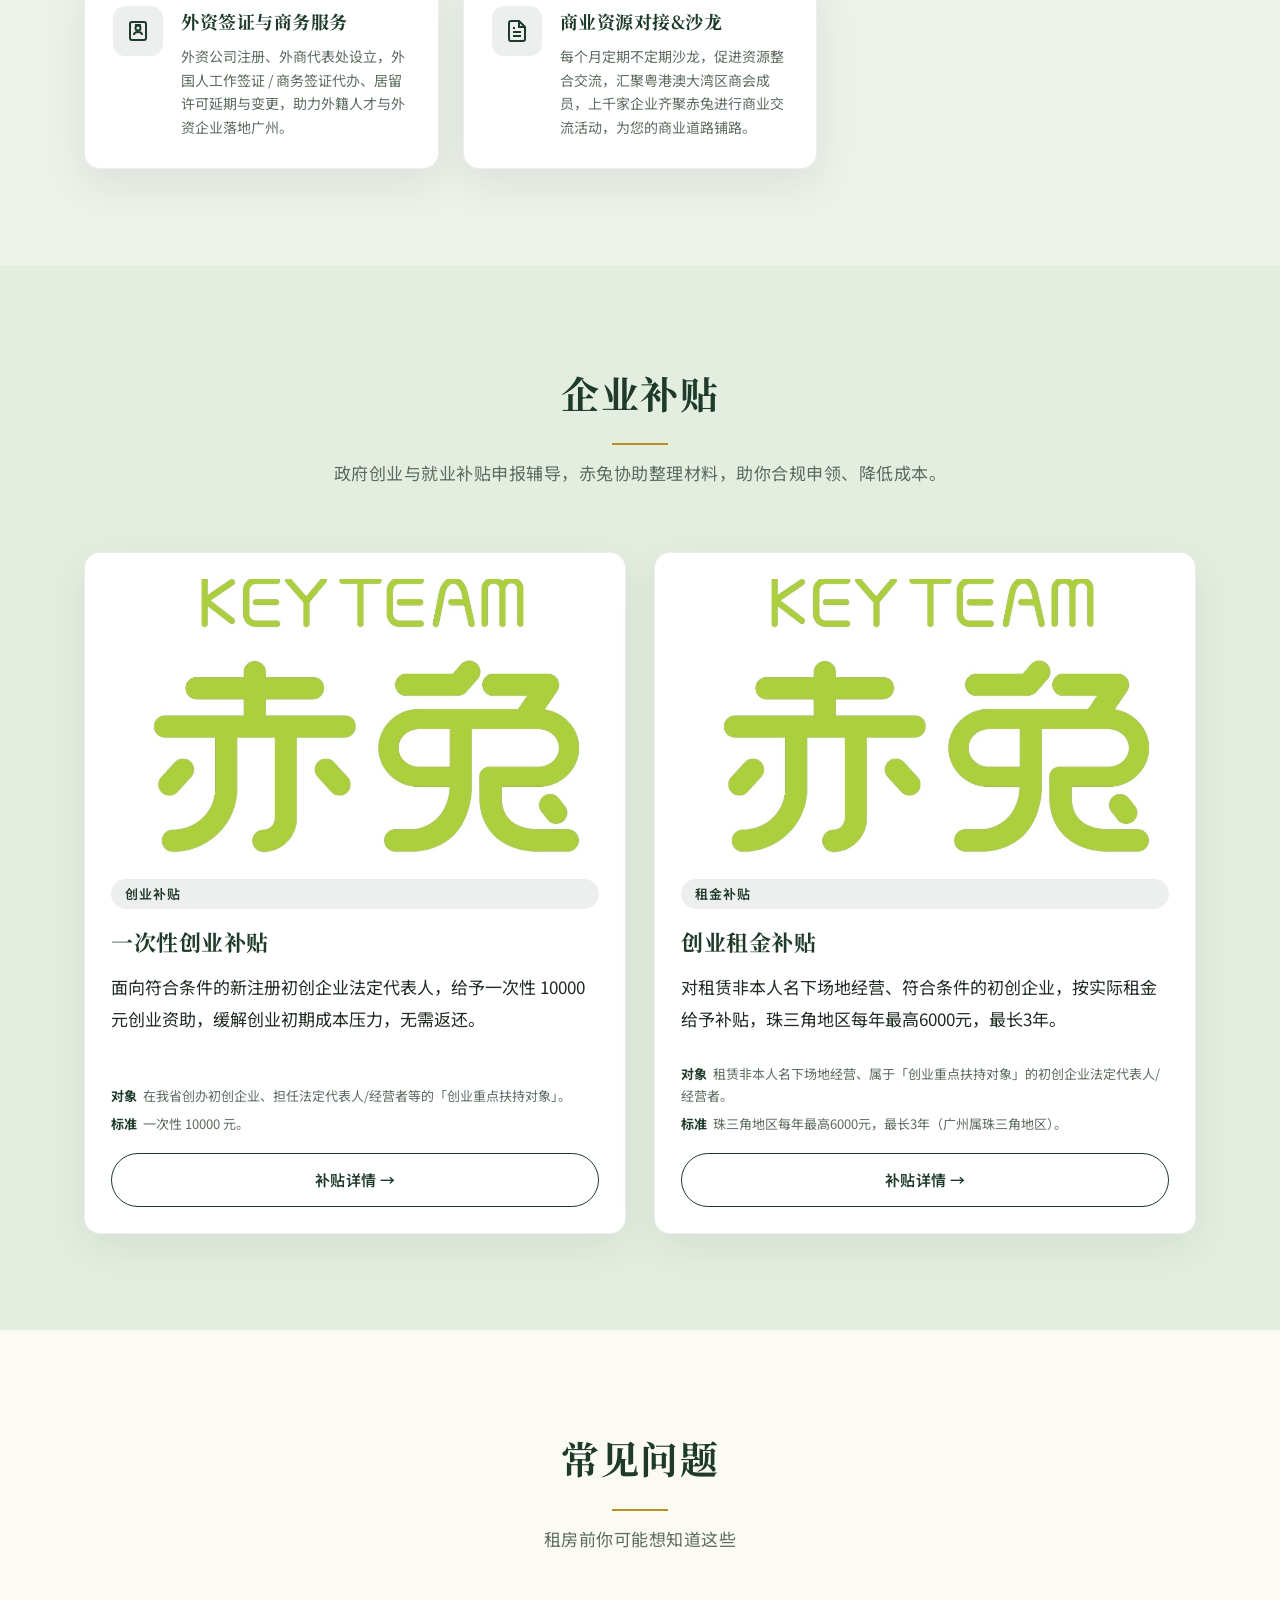
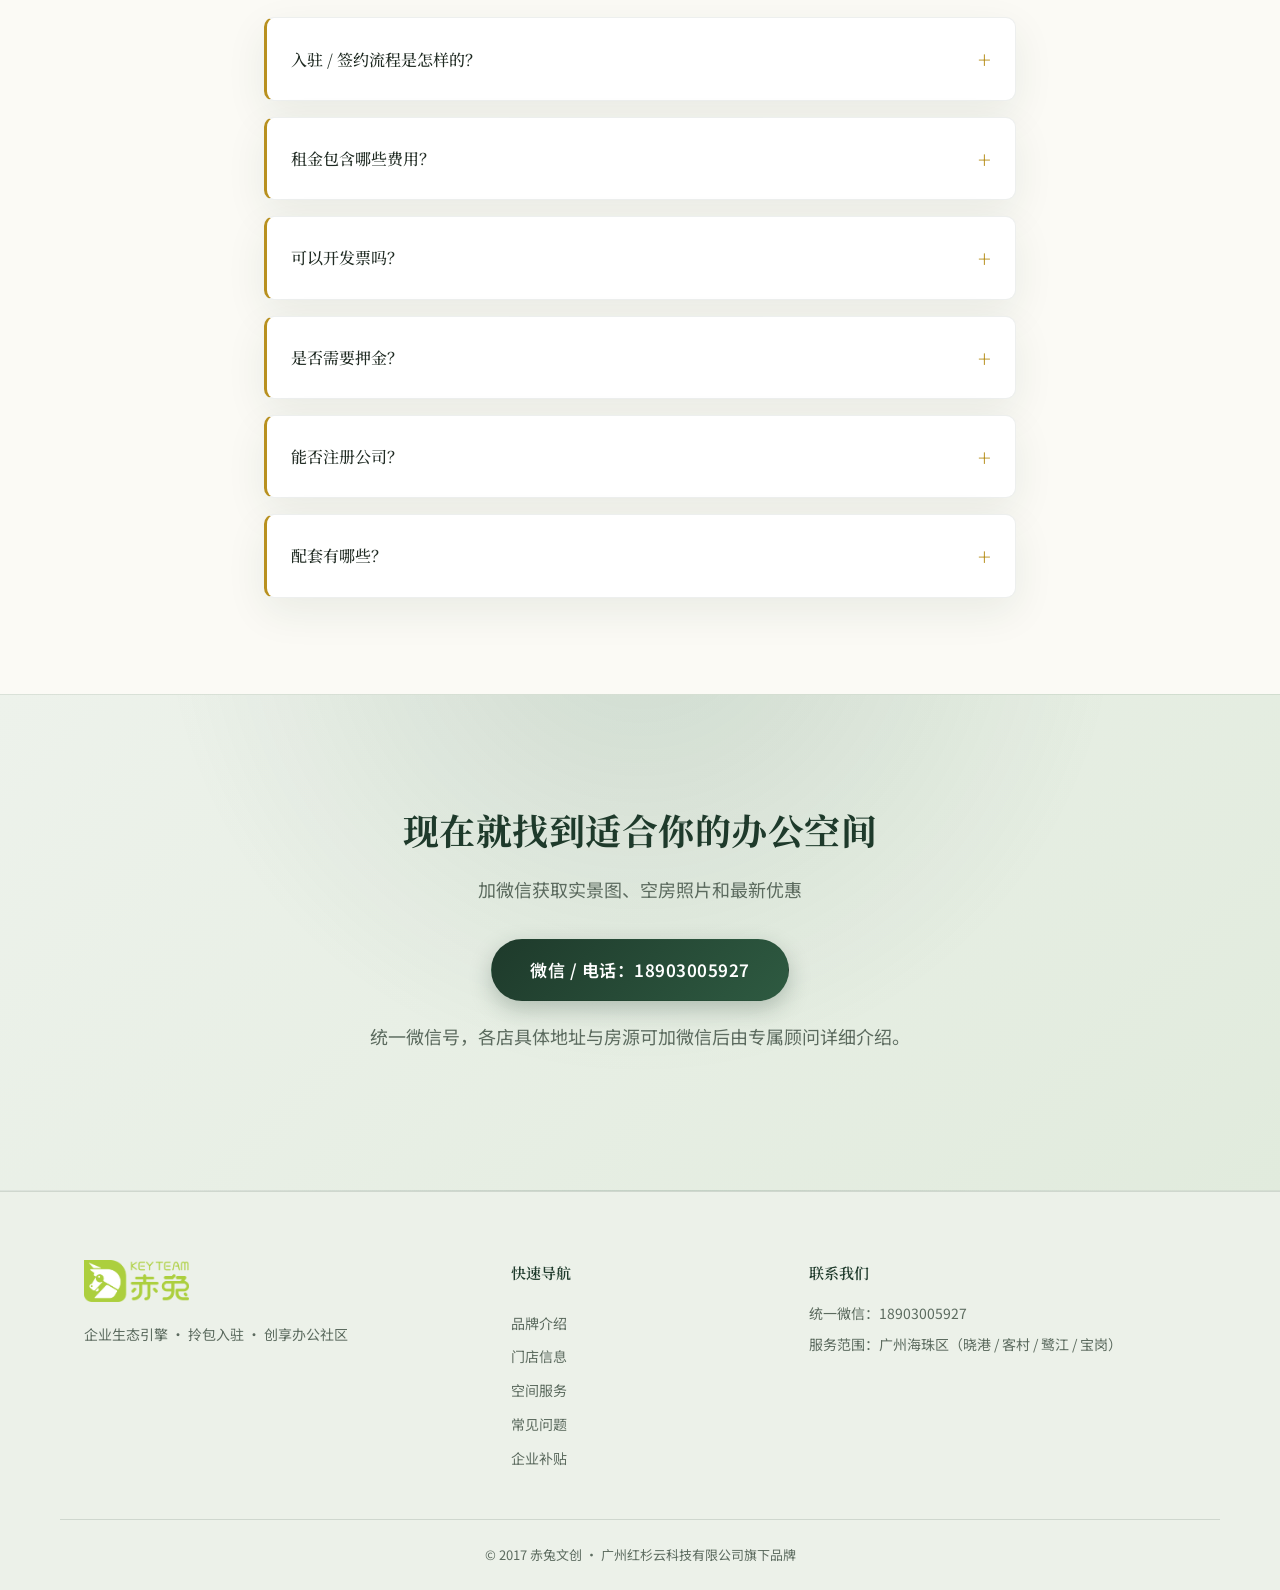
==== commit 09b67559: "deploy keyteam.work via github pages" ====
--- a/index.html
+++ b/index.html
@@ -3,12 +3,49 @@
 <head>
   <meta charset="UTF-8">
   <meta name="viewport" content="width=device-width, initial-scale=1.0">
-  <title>赤兔文创 · 创享办公社区</title>
-  <meta name="description" content="赤兔文创是一价全包、拎包入驻的创享办公社区，提供工商财税一条龙与企业成长加速服务。海珠区四店可选：晓港、客村、鹭江、宝岗。">
+  <title>赤兔文创 · 创享办公社区 | 广州海珠联合办公 一价全包</title>
+  <meta name="description" content="赤兔文创是广州海珠区一价全包、拎包入驻的创享办公社区，提供灵活工位、可注册地址、工商财税与企业服务一条龙。晓港、客村、鹭江、宝岗四店可选。">
+  <meta name="keywords" content="广州联合办公,海珠联合办公,广州办公室租赁,海珠写字楼,可注册地址,工商财税,创业补贴,赤兔文创,灵活工位,共享办公">
+  <meta name="author" content="赤兔文创 · 广州红杉云科技有限公司">
+  <meta name="robots" content="index,follow">
+  <link rel="canonical" href="index.html">
+  <meta name="theme-color" content="#1a3c34">
+  <meta property="og:type" content="website">
+  <meta property="og:locale" content="zh_CN">
+  <meta property="og:title" content="赤兔文创 · 创享办公社区 | 广州海珠联合办公">
+  <meta property="og:description" content="一价全包、拎包入驻的创享办公社区。灵活工位、可注册地址、工商财税一条龙。海珠四店可选。">
+  <meta property="og:url" content="index.html">
+  <meta property="og:image" content="assets/logo.png">
+  <meta property="og:image:alt" content="赤兔文创 KEY TEAM">
+  <meta name="twitter:card" content="summary_large_image">
+  <meta name="twitter:title" content="赤兔文创 · 创享办公社区">
+  <meta name="twitter:description" content="广州海珠区一价全包创享办公社区，灵活工位+可注册地址+企业服务一条龙。">
   <link rel="stylesheet" href="styles.css">
   <link rel="preconnect" href="https://fonts.googleapis.com">
   <link rel="preconnect" href="https://fonts.gstatic.com" crossorigin>
   <link href="https://fonts.googleapis.com/css2?family=Noto+Sans+SC:wght@300;400;500;700&family=Noto+Serif+SC:wght@500;600;700&display=swap" rel="stylesheet">
+  <script type="application/ld+json">
+  {
+    "@context": "https://schema.org",
+    "@type": "Organization",
+    "name": "赤兔文创 · 创享办公社区",
+    "url": "index.html",
+    "logo": "assets/logo.png",
+    "description": "广州海珠区一价全包、拎包入驻的创享办公社区，提供灵活工位、可注册地址、工商财税与企业服务一条龙。",
+    "slogan": "企业生态引擎 · 拎包入驻",
+    "address": {
+      "@type": "PostalAddress",
+      "addressRegion": "广东省广州市海珠区",
+      "addressCountry": "CN"
+    },
+    "contactPoint": {
+      "@type": "ContactPoint",
+      "telephone": "+86-18903005927",
+      "contactType": "sales",
+      "areaServed": "广州海珠区"
+    }
+  }
+  </script>
 </head>
 <body>
   <header class="header" id="header">
@@ -101,6 +138,7 @@
     <svg viewBox="0 0 24 24" fill="none" stroke="currentColor" stroke-width="2"><path d="M22 16.92v3a2 2 0 0 1-2.18 2 19.79 19.79 0 0 1-8.63-3.07 19.5 19.5 0 0 1-6-6 19.79 19.79 0 0 1-3.07-8.67A2 2 0 0 1 4.11 2h3a2 2 0 0 1 2 1.72c.127.96.361 1.903.7 2.81a2 2 0 0 1-.45 2.11L8.09 9.91a16 16 0 0 0 6 6l1.27-1.27a2 2 0 0 1 2.11-.45c.907.339 1.85.573 2.81.7A2 2 0 0 1 22 16.92z"/></svg>
   </a>
 
+  <script src="content.js"></script>
   <script src="script.js"></script>
 </body>
 </html>
--- a/styles.css
+++ b/styles.css
@@ -1370,7 +1370,95 @@
   padding: 18px 20px;
   border-radius: var(--radius-sm);
   border-left: 3px solid var(--gold);
-  margin-bottom: 8px;
+  margin-bottom: 40px;
+}
+
+/* ===== 门店户型与价格 ===== */
+.store-rooms {
+  margin-top: 56px;
+}
+.rooms-head {
+  text-align: center;
+  margin-bottom: 32px;
+}
+.rooms-head h2 {
+  font-size: 30px;
+  color: var(--green);
+  margin-bottom: 10px;
+  letter-spacing: 1px;
+}
+.rooms-head p {
+  color: var(--text-secondary);
+  font-size: 15px;
+}
+.room-grid {
+  display: grid;
+  grid-template-columns: repeat(auto-fill, minmax(280px, 1fr));
+  gap: 24px;
+}
+.room-card {
+  border: 1px solid var(--border-soft);
+  border-radius: var(--radius);
+  overflow: hidden;
+  background: #fff;
+  display: flex;
+  flex-direction: column;
+  transition: transform .2s, box-shadow .2s;
+}
+.room-card:hover {
+  transform: translateY(-4px);
+  box-shadow: 0 12px 28px rgba(30, 58, 43, .12);
+}
+.room-thumb {
+  height: 170px;
+  background: var(--bg-green-light);
+  overflow: hidden;
+}
+.room-thumb img {
+  width: 100%;
+  height: 100%;
+  object-fit: cover;
+}
+.room-thumb-ph {
+  height: 100%;
+  display: flex;
+  align-items: center;
+  justify-content: center;
+  color: var(--text-secondary);
+  font-size: 14px;
+  background: var(--bg-2);
+}
+.room-body {
+  padding: 18px 20px 22px;
+  display: flex;
+  flex-direction: column;
+  gap: 8px;
+}
+.room-body h3 {
+  font-size: 20px;
+  color: var(--green);
+}
+.room-meta {
+  font-size: 14px;
+  color: var(--text-secondary);
+}
+.room-config {
+  font-size: 14px;
+  line-height: 1.7;
+  color: var(--text-secondary);
+  margin: 0;
+}
+.room-price {
+  margin-top: 6px;
+  font-size: 22px;
+  font-weight: 700;
+  color: var(--gold);
+}
+.room-price span {
+  font-size: 13px;
+  font-weight: 400;
+  color: var(--text-secondary);
+  margin-left: 4px;
 }
 
 /* ===== 补贴详情页（详细版） ===== */
@@ -1721,4 +1809,17 @@
     width: 21px;
     height: 21px;
   }
-}
+
+  .store-rooms {
+    margin-top: 40px;
+  }
+  .rooms-head h2 {
+    font-size: 24px;
+  }
+  .room-thumb {
+    height: 140px;
+  }
+  .room-body h3 {
+    font-size: 18px;
+  }
+}
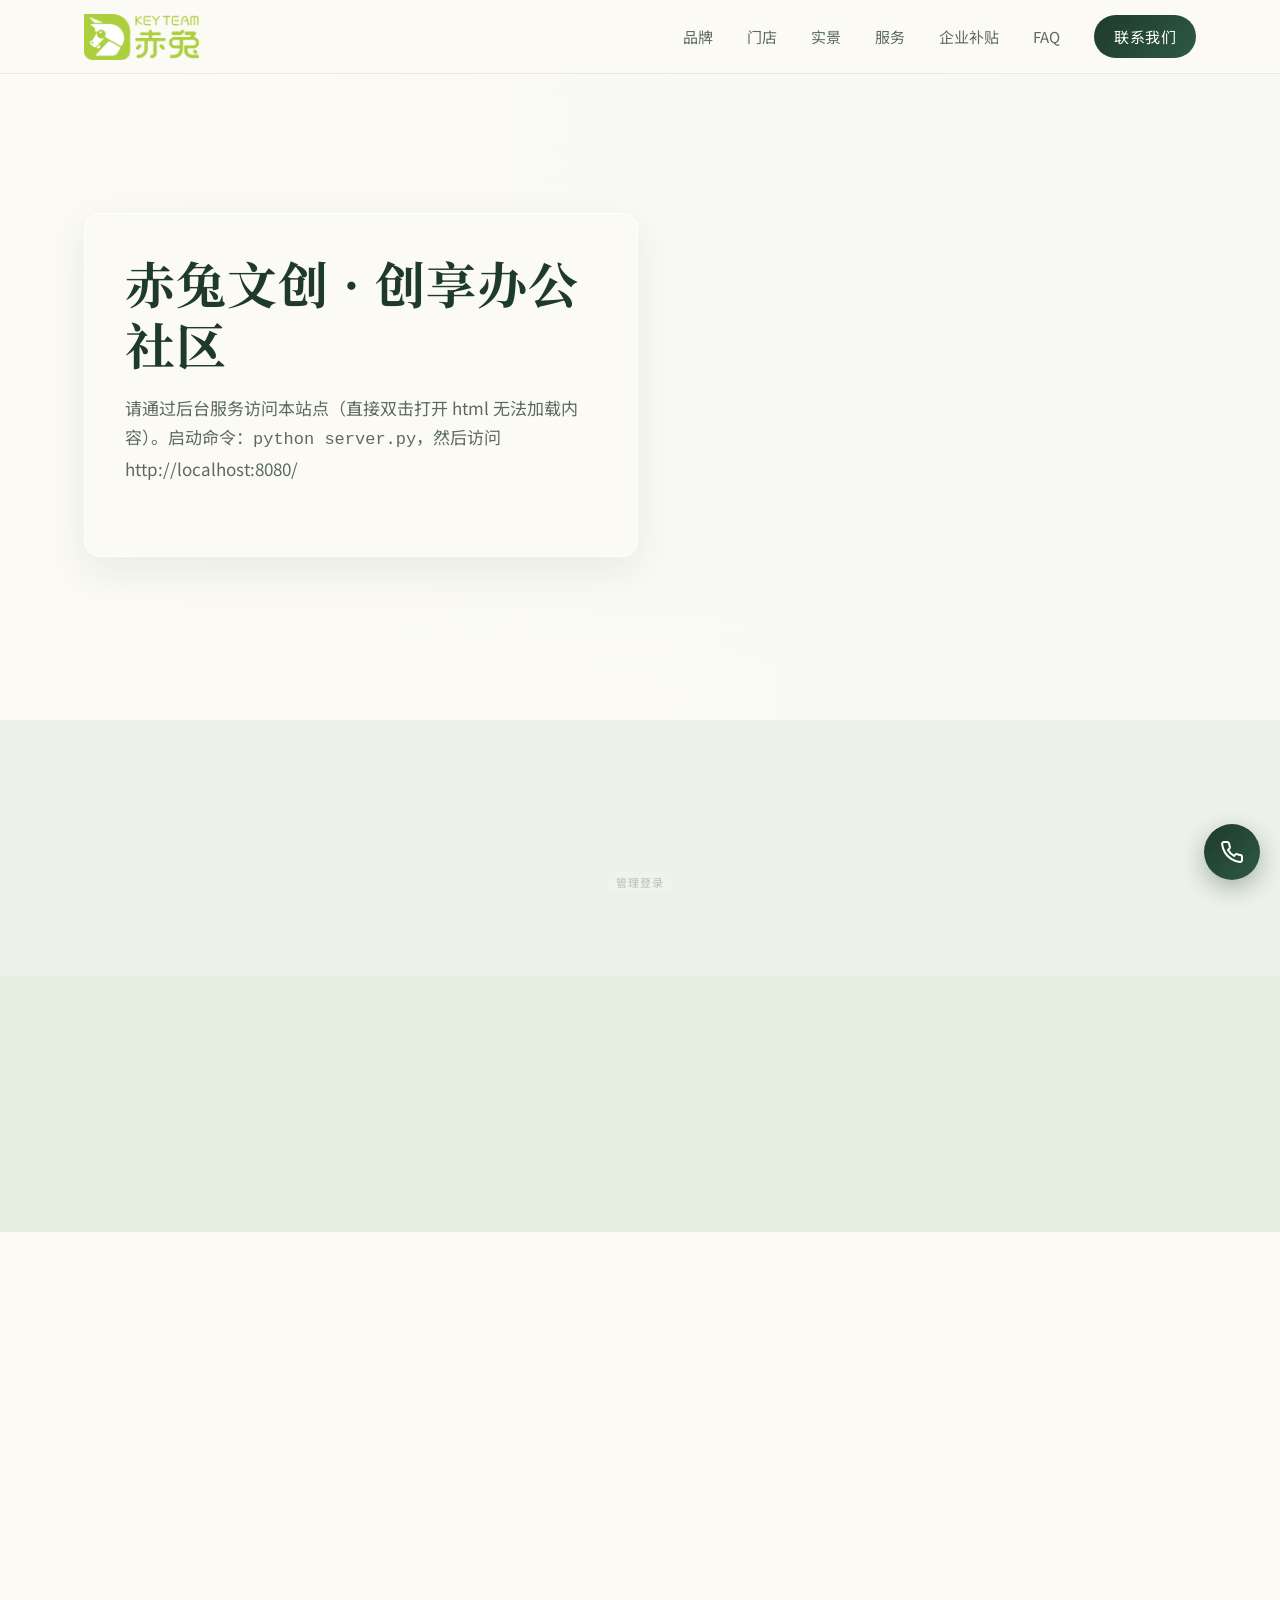
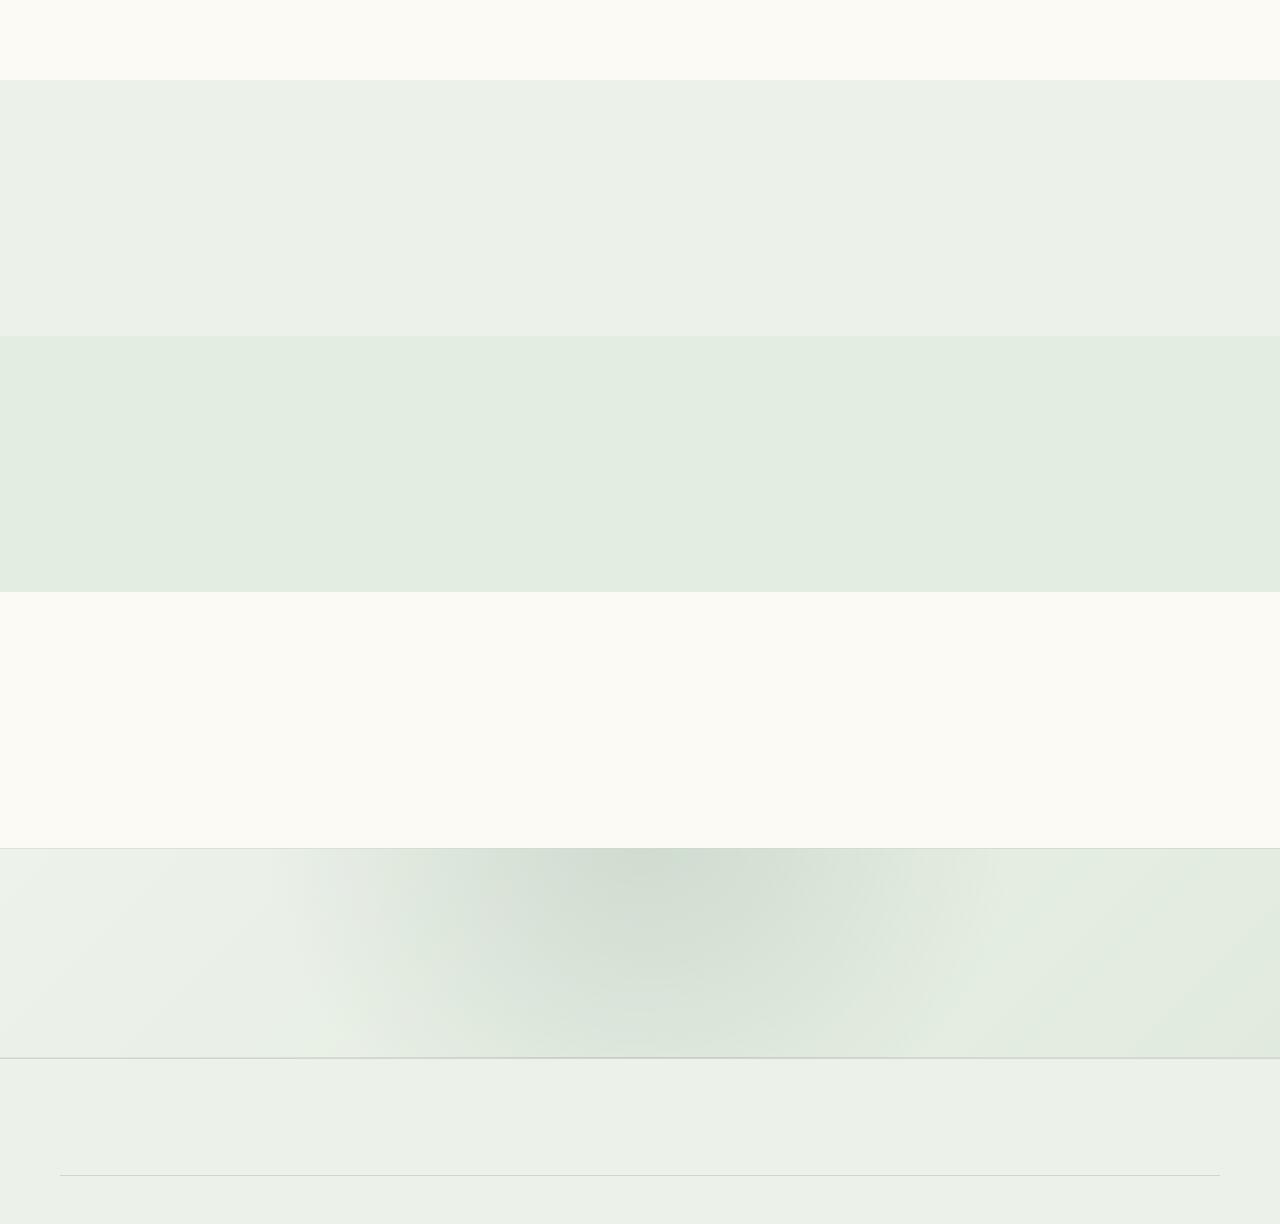
==== commit 2fab7350: "feat: 前台页脚加低调管理入口 -> /admin" ====
--- a/index.html
+++ b/index.html
@@ -138,7 +138,13 @@
     <svg viewBox="0 0 24 24" fill="none" stroke="currentColor" stroke-width="2"><path d="M22 16.92v3a2 2 0 0 1-2.18 2 19.79 19.79 0 0 1-8.63-3.07 19.5 19.5 0 0 1-6-6 19.79 19.79 0 0 1-3.07-8.67A2 2 0 0 1 4.11 2h3a2 2 0 0 1 2 1.72c.127.96.361 1.903.7 2.81a2 2 0 0 1-.45 2.11L8.09 9.91a16 16 0 0 0 6 6l1.27-1.27a2 2 0 0 1 2.11-.45c.907.339 1.85.573 2.81.7A2 2 0 0 1 22 16.92z"/></svg>
   </a>
 
-  <script src="content.js"></script>
+  <div class="admin-entry"><a href="https://keyteam.work/admin" target="_blank" rel="noopener">管理登录</a></div>
+  <style>
+    .admin-entry{position:fixed;left:50%;bottom:6px;transform:translateX(-50%);z-index:9999;opacity:.25;transition:opacity .2s}
+    .admin-entry:hover{opacity:1}
+    .admin-entry a{font-size:11px;color:#1a3c34;text-decoration:none;background:rgba(255,255,255,.55);padding:2px 10px;border-radius:12px;letter-spacing:1px}
+  </style>
+
   <script src="script.js"></script>
 </body>
 </html>
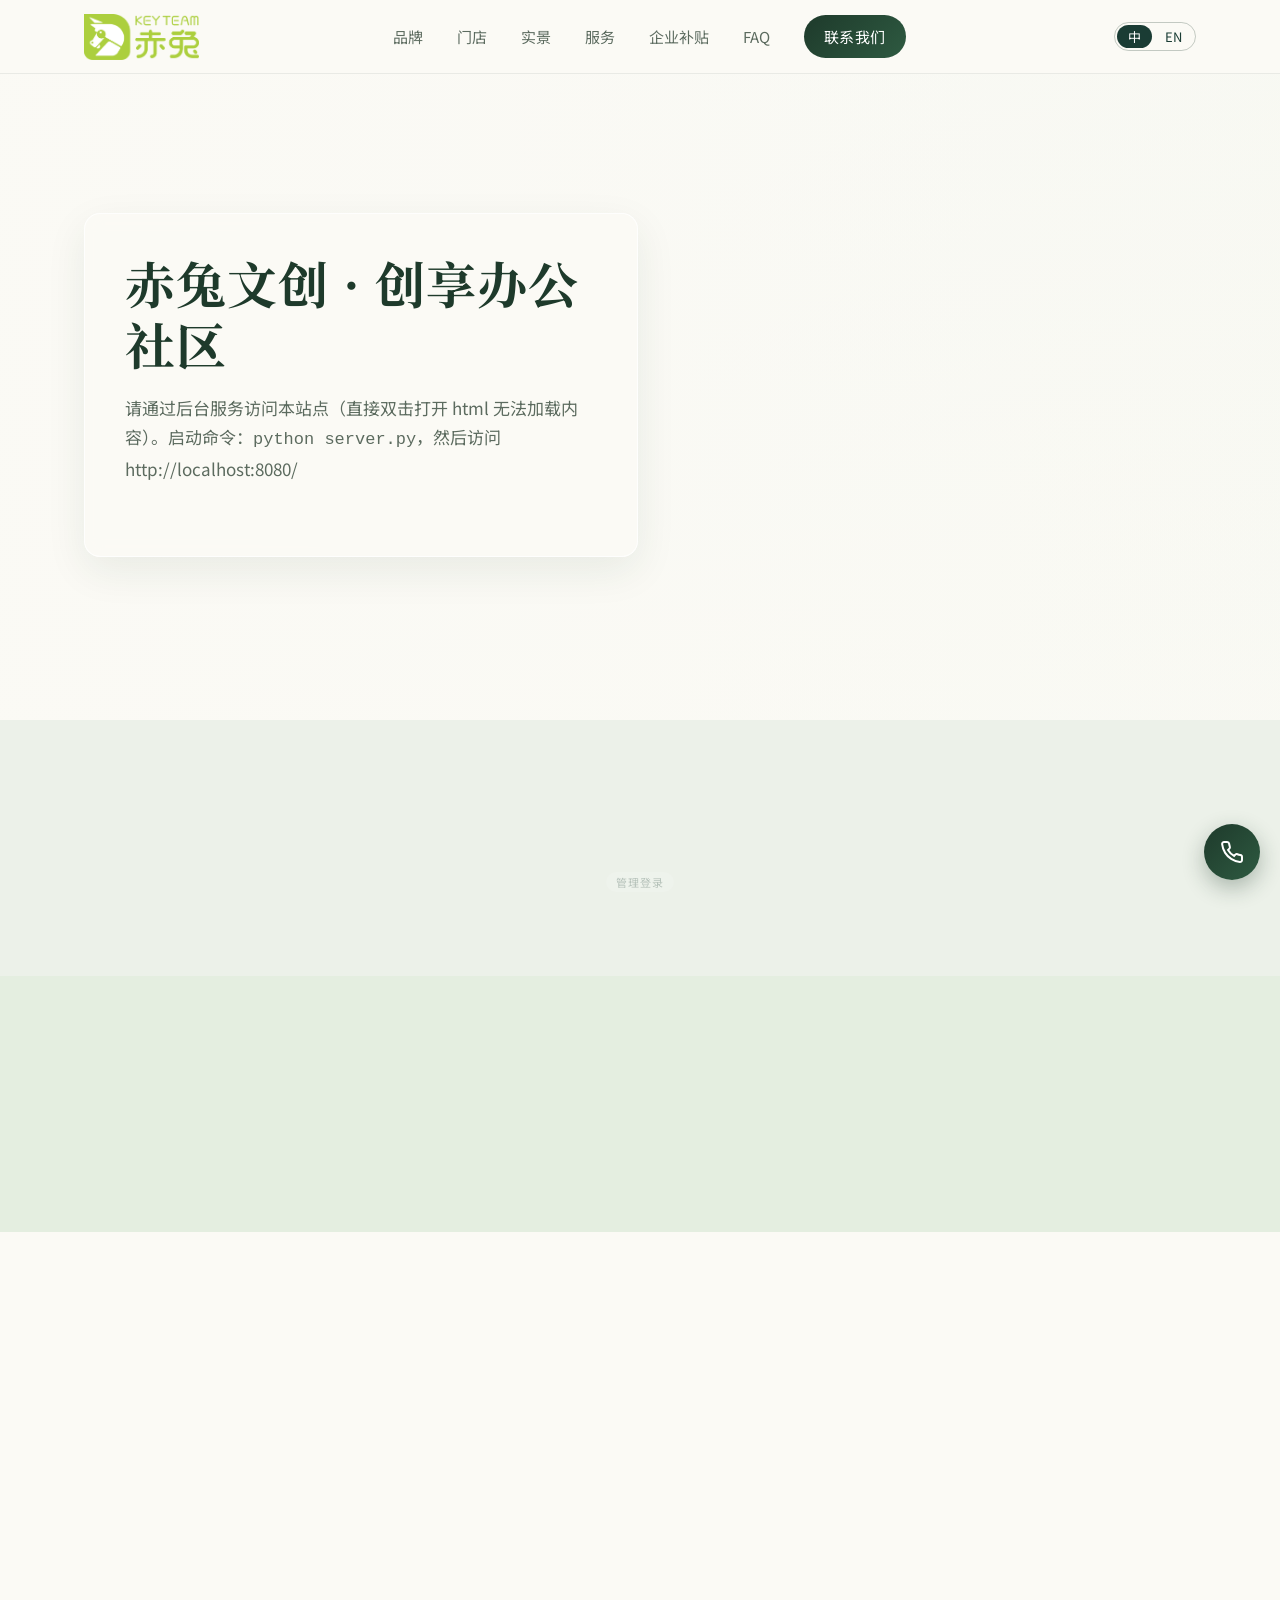
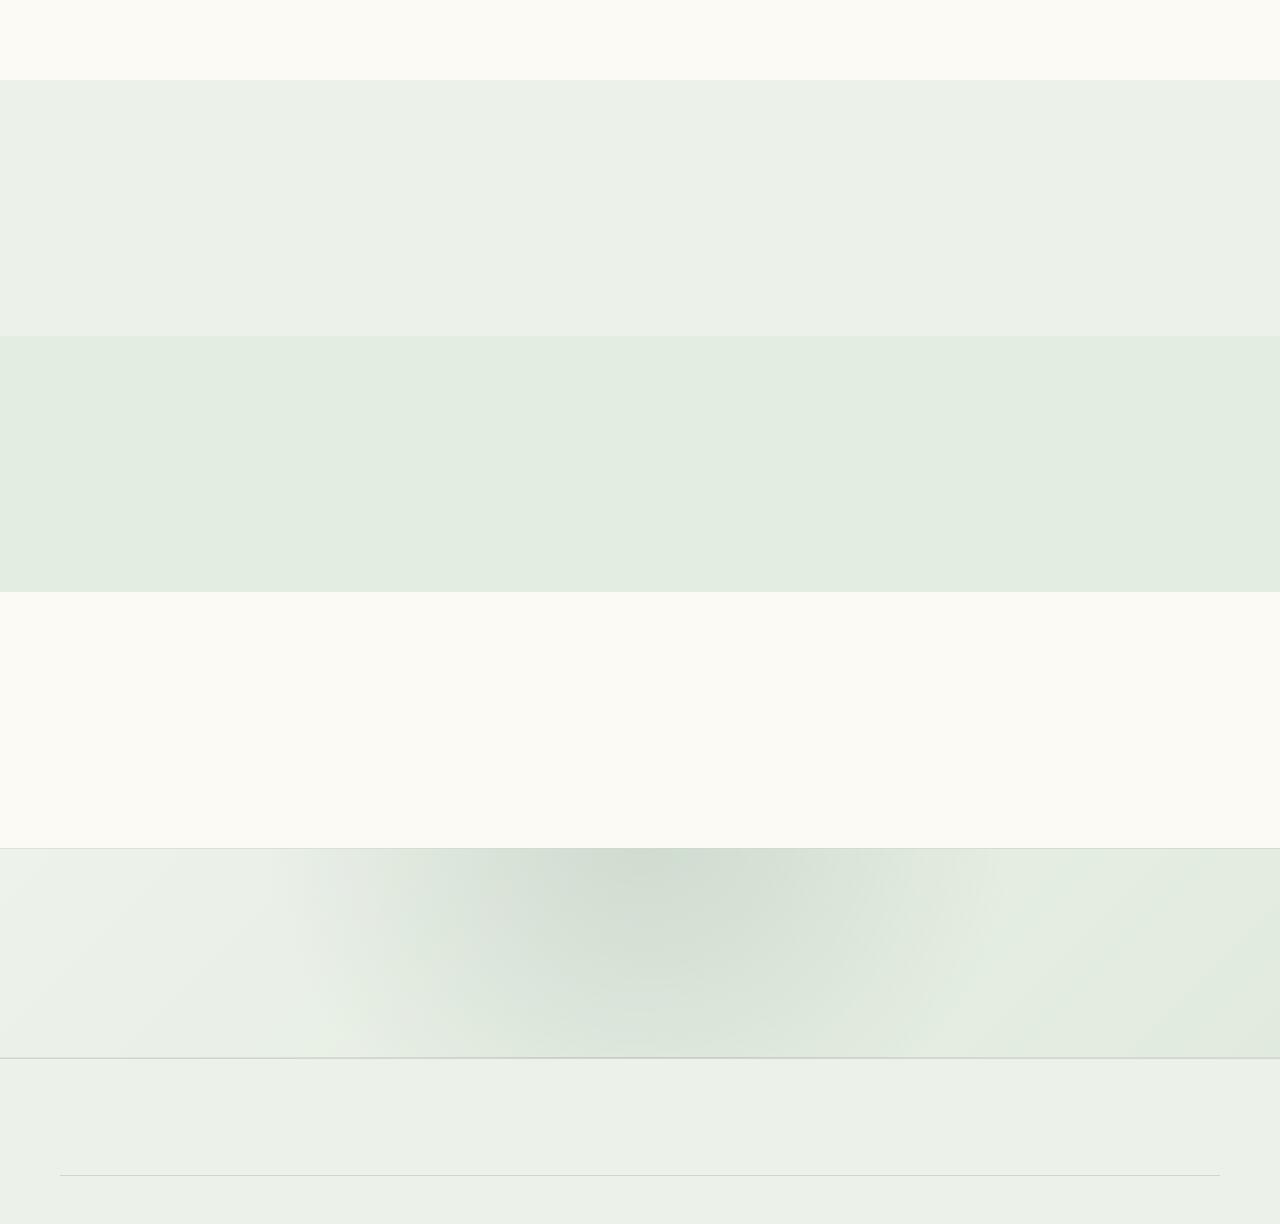
==== commit 1207a23f: "feat: 全站中英双语 + 语言切换(中/EN)，后台保持中文 - data.json 新增 en 子树（AI 一次性翻译，与中文平行结构） - index.html 头部加 中/EN 切换，页脚管" ====
--- a/index.html
+++ b/index.html
@@ -62,6 +62,10 @@
         <a href="#faq">FAQ</a>
         <a href="#contact" class="nav-cta">联系我们</a>
       </nav>
+      <div class="lang-switch" id="langSwitch">
+        <button type="button" data-lang="zh" class="active">中</button>
+        <button type="button" data-lang="en">EN</button>
+      </div>
       <button class="menu-toggle" id="menuToggle" aria-label="切换菜单">
         <span></span><span></span><span></span>
       </button>
--- a/styles.css
+++ b/styles.css
@@ -1823,3 +1823,9 @@
     font-size: 18px;
   }
 }
+
+/* 语言切换按钮 */
+.lang-switch{display:inline-flex;align-items:center;gap:2px;margin-left:14px;border:1px solid rgba(30,58,43,.25);border-radius:20px;padding:2px;flex-shrink:0}
+.lang-switch button{font-family:inherit;font-size:13px;line-height:1;padding:5px 11px;border:none;background:transparent;color:#1a3c34;cursor:pointer;border-radius:16px;transition:.2s}
+.lang-switch button.active{background:#1a3c34;color:#fff}
+@media(max-width:768px){.lang-switch{margin-left:8px}.lang-switch button{padding:4px 9px}}
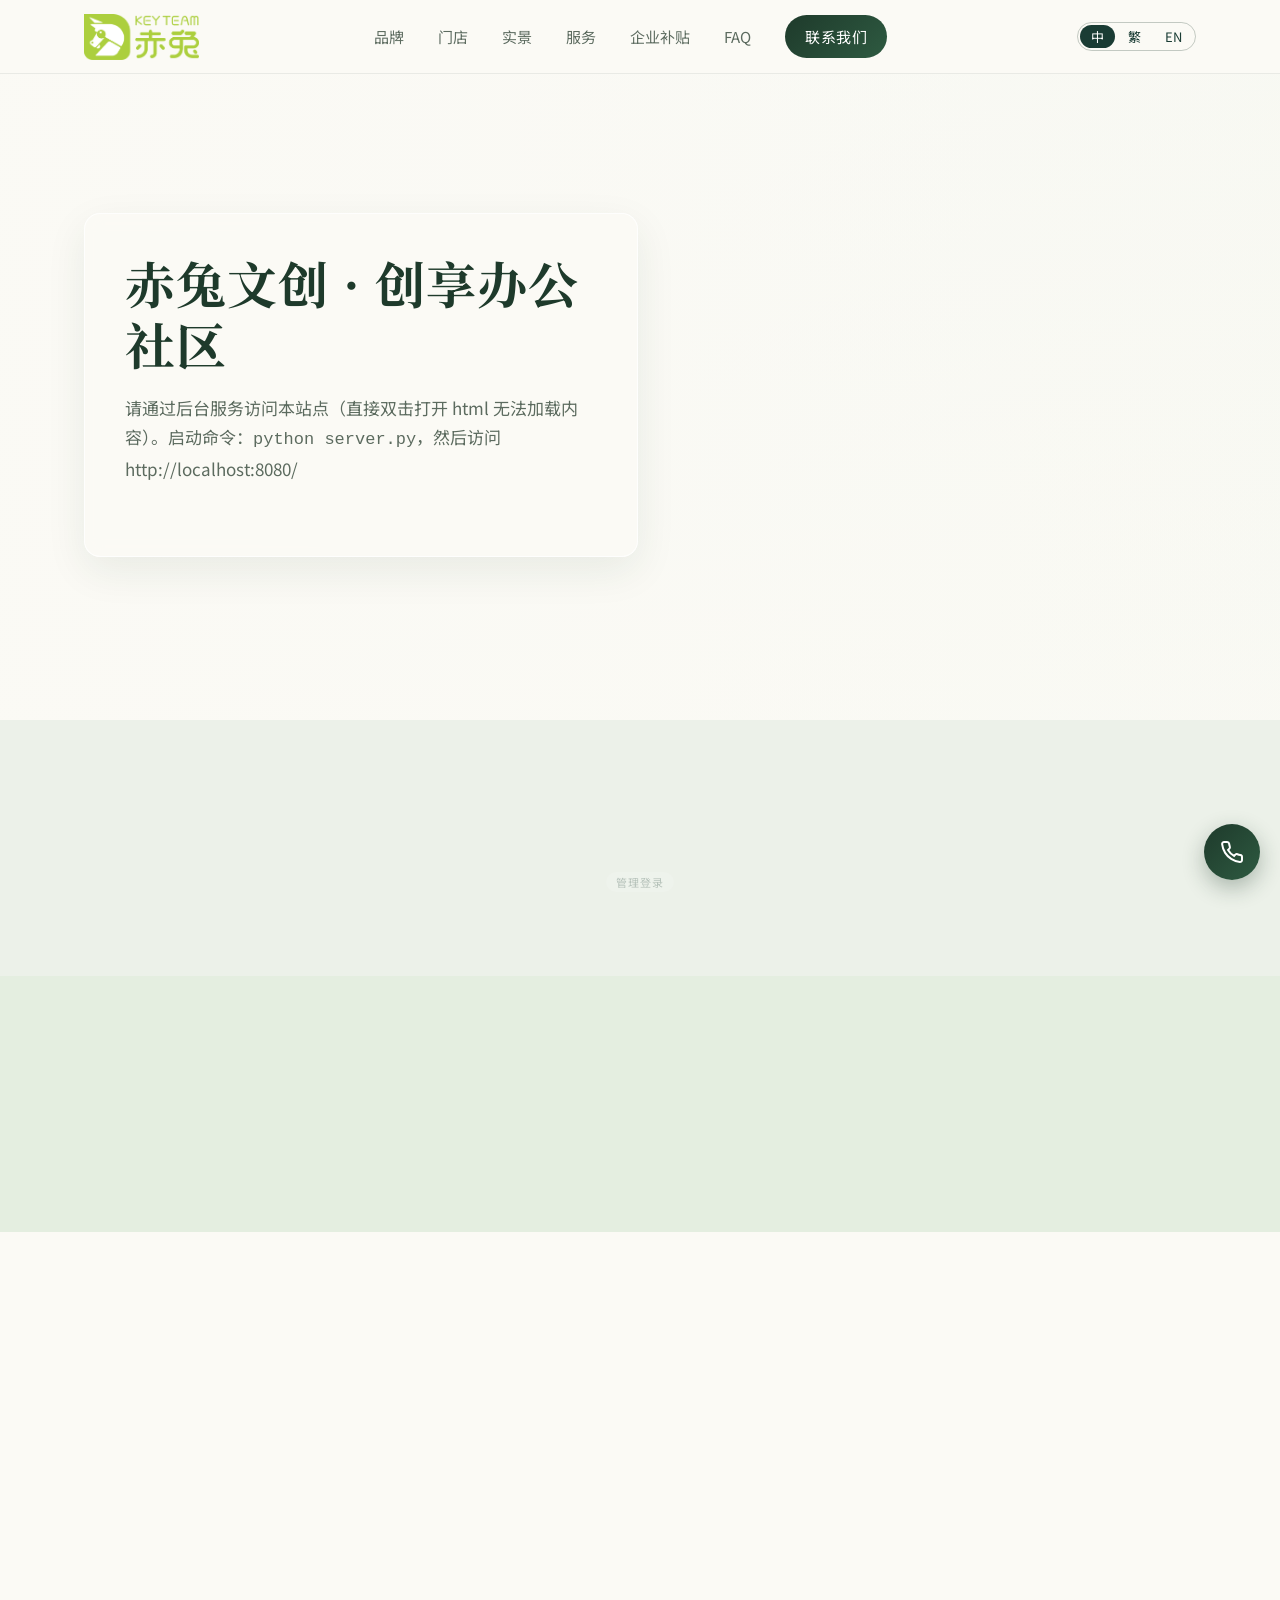
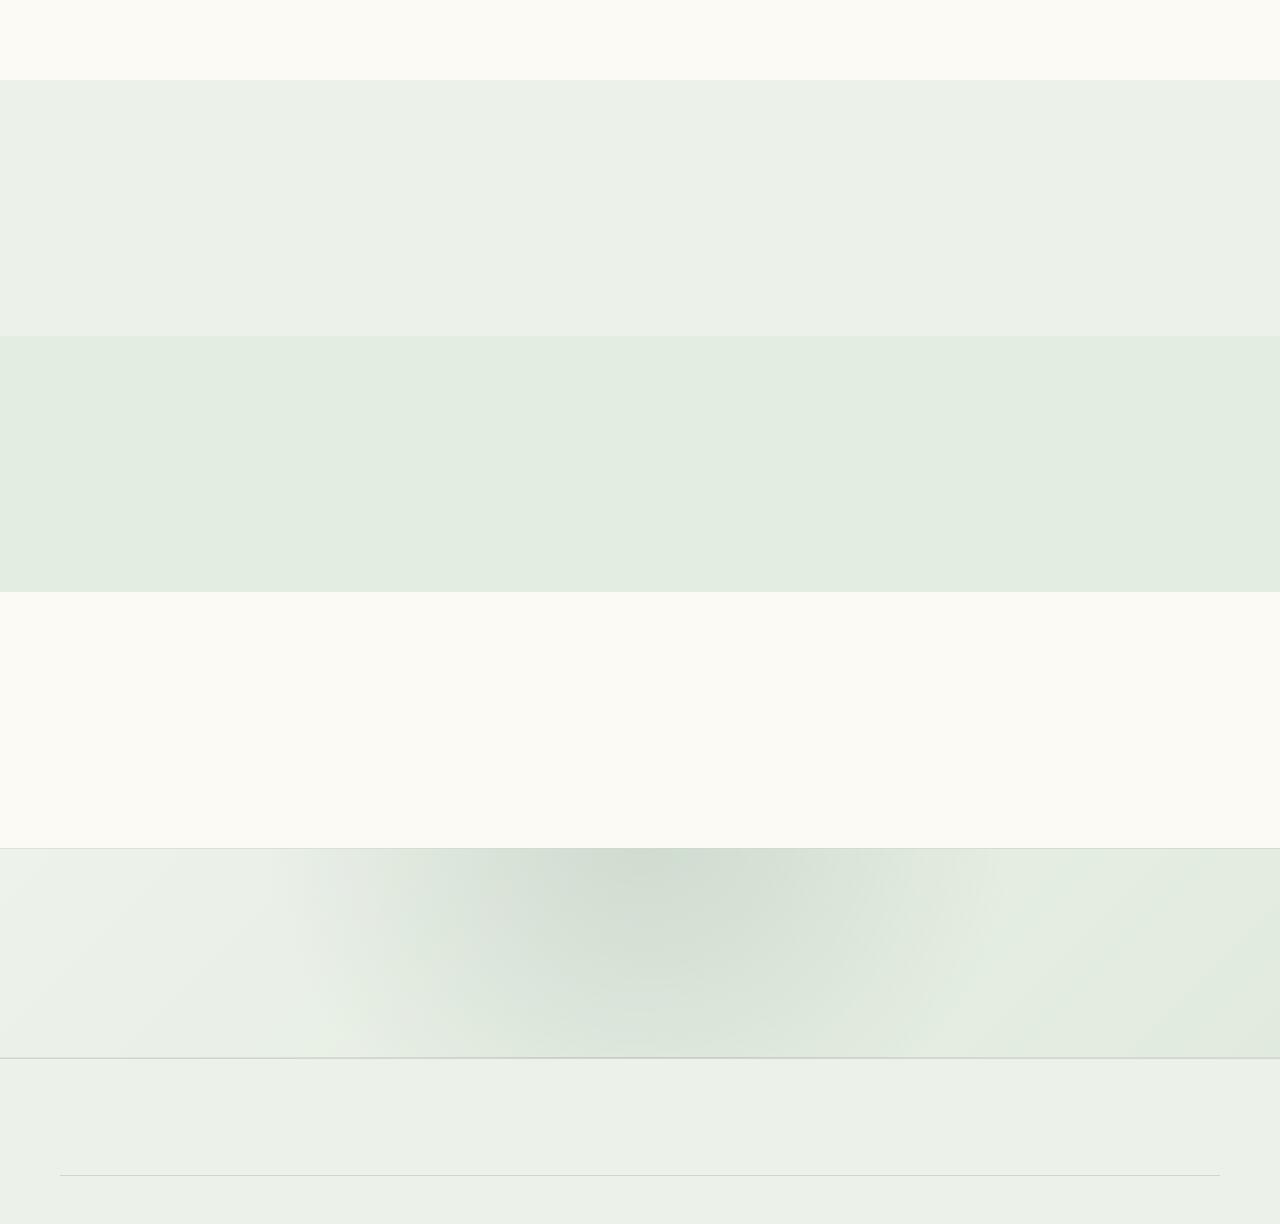
==== commit 6092d488: "feat: 新增繁体中文(中/繁/EN 三语) + 静态资源缓存击穿版本号 - data.json 新增 zhHant 子树（OpenCC 简转繁，与 en 平行） - make_tw.py 生成繁体" ====
--- a/index.html
+++ b/index.html
@@ -64,6 +64,7 @@
       </nav>
       <div class="lang-switch" id="langSwitch">
         <button type="button" data-lang="zh" class="active">中</button>
+        <button type="button" data-lang="zhHant">繁</button>
         <button type="button" data-lang="en">EN</button>
       </div>
       <button class="menu-toggle" id="menuToggle" aria-label="切换菜单">
